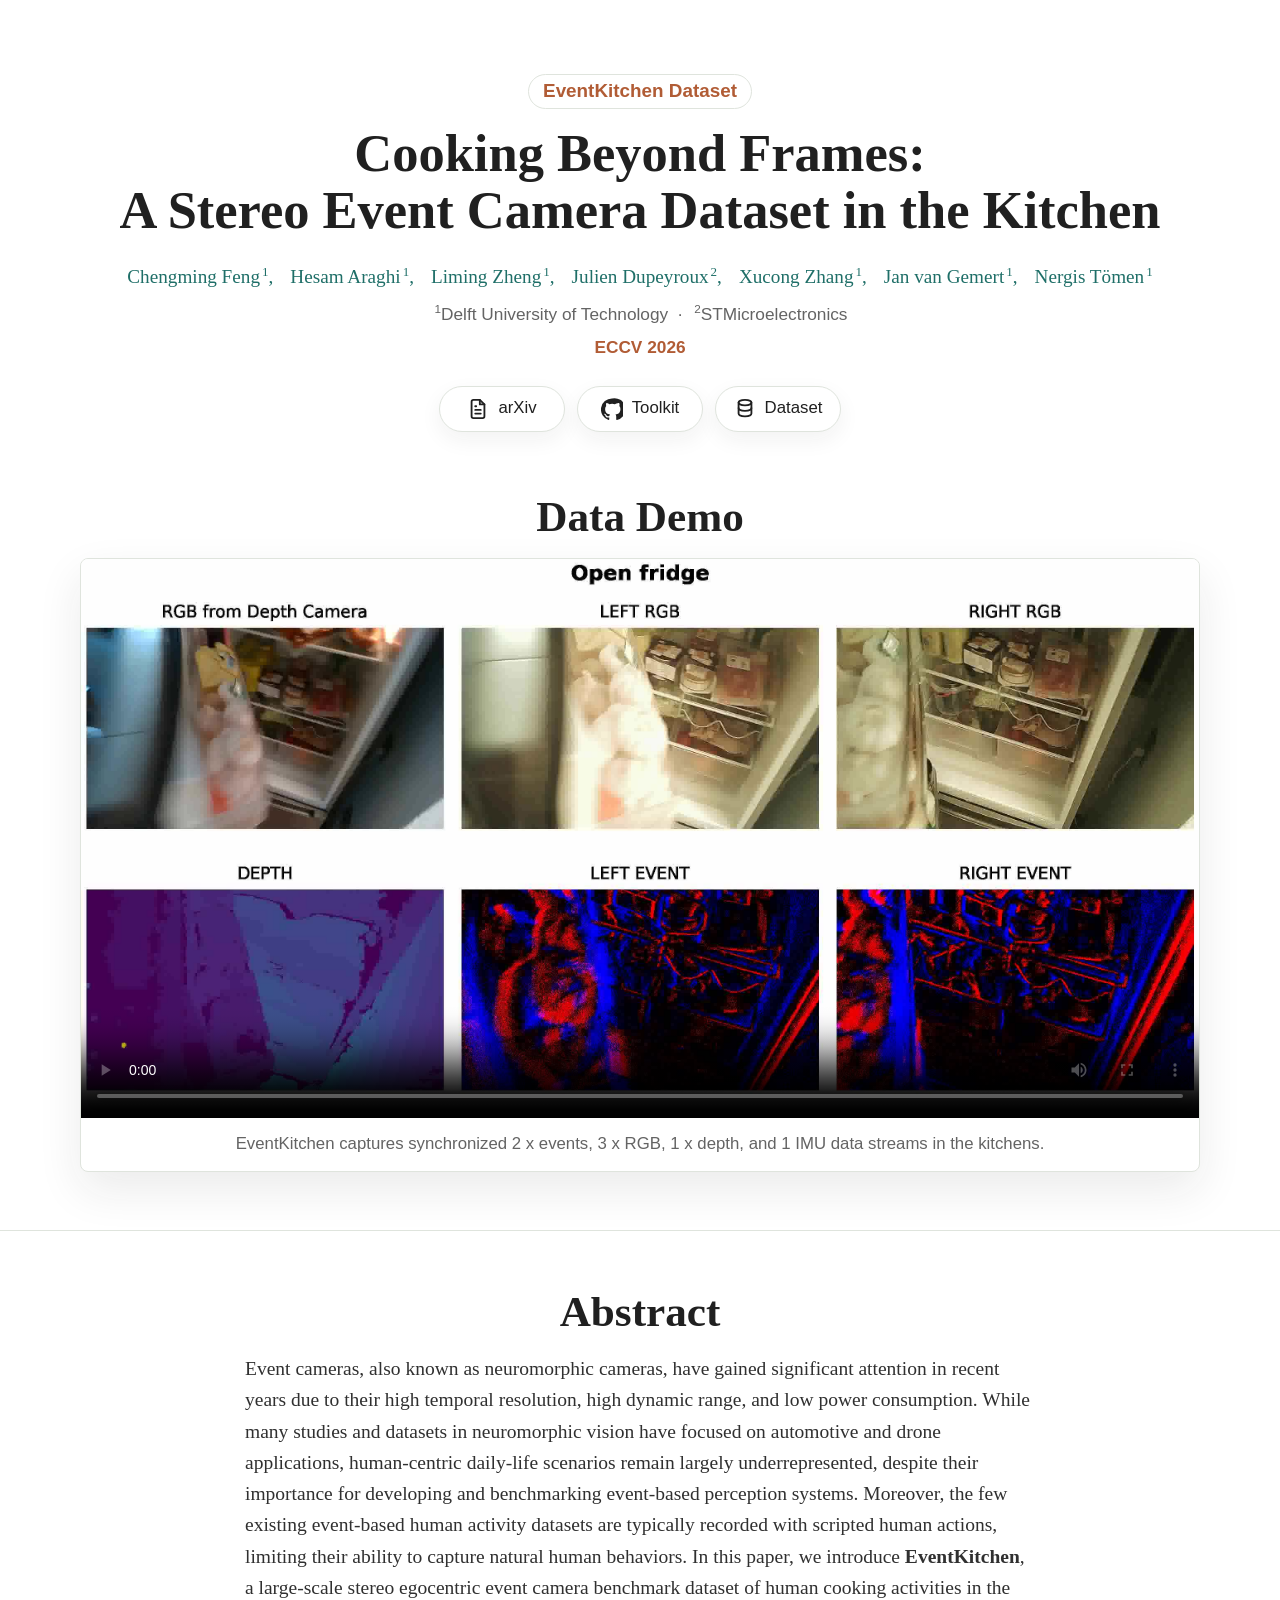
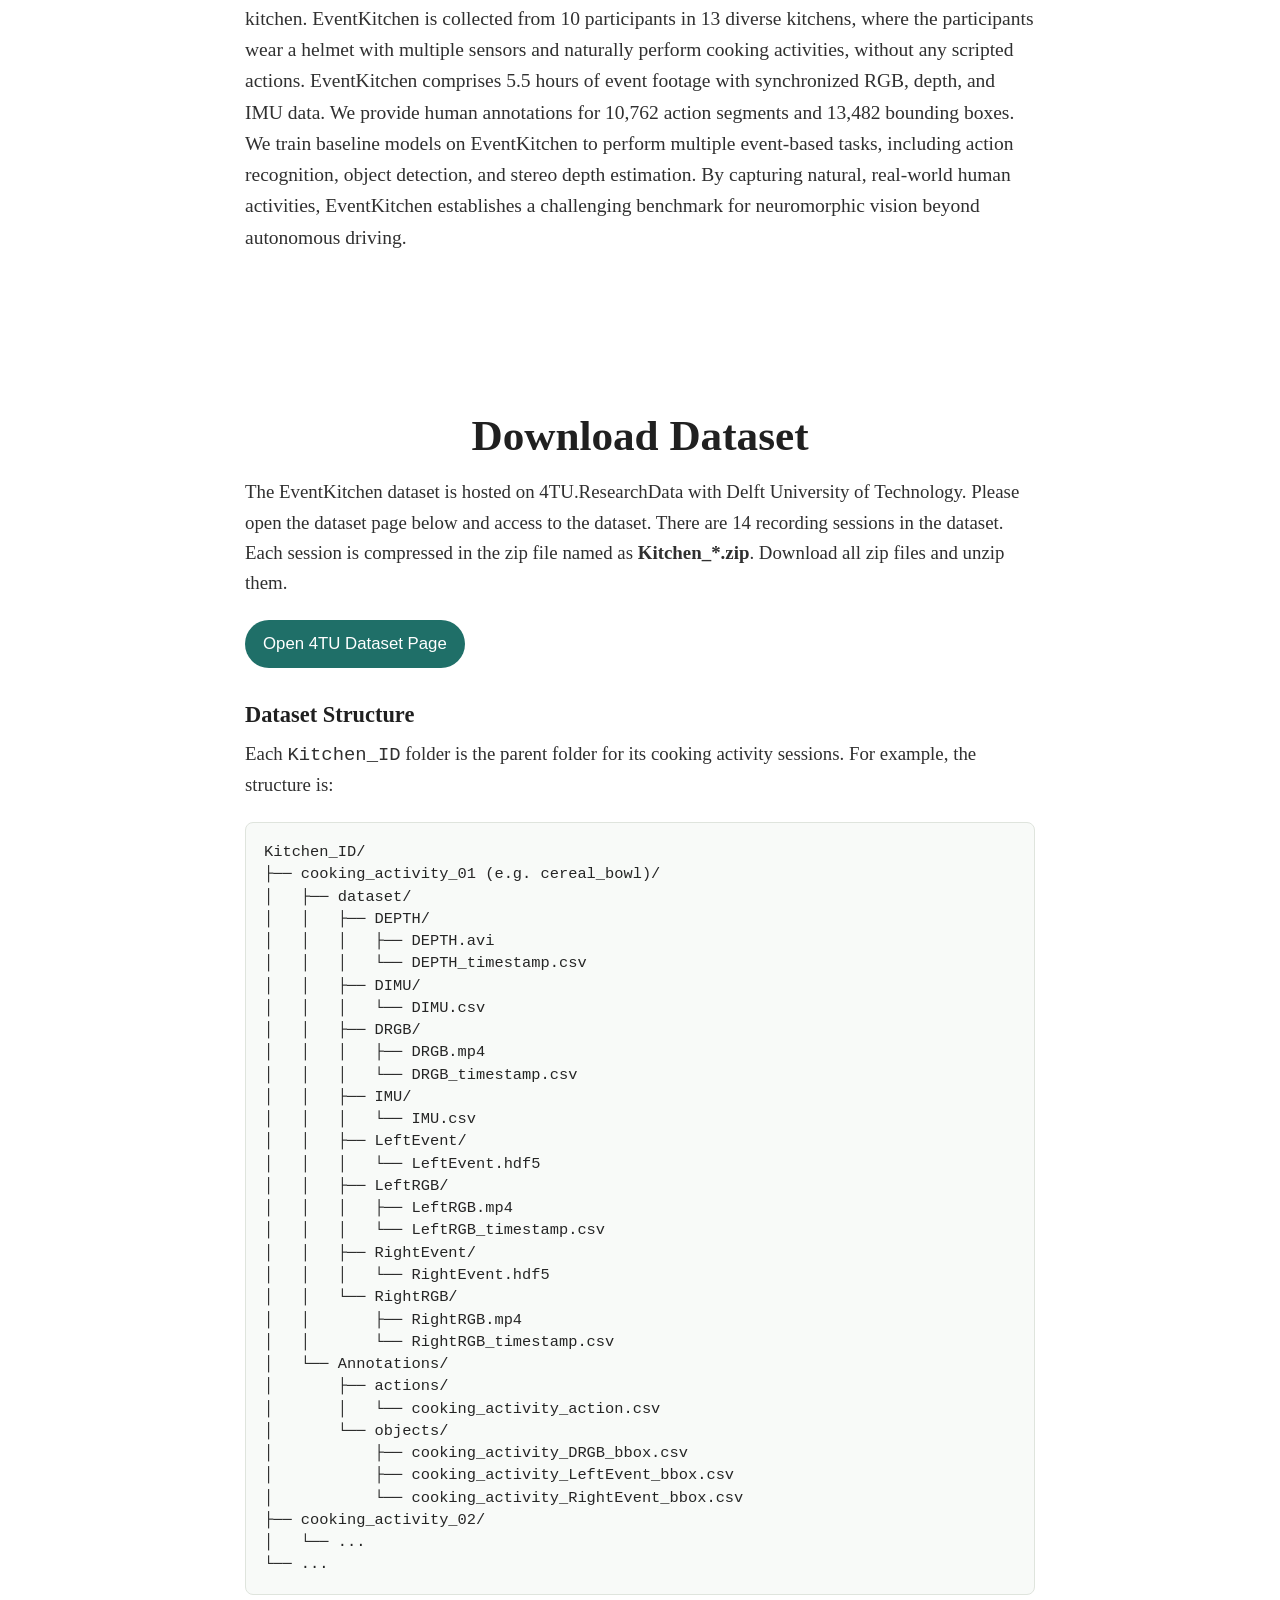
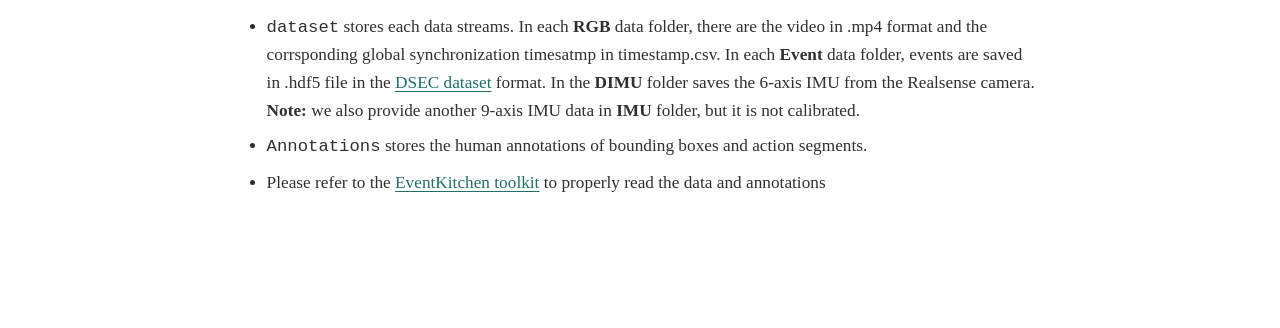
==== index.html @ 874bbd11 "Update EventKitchen project page" ====
<!doctype html>
<html lang="en">
  <head>
    <meta charset="utf-8">
    <meta name="viewport" content="width=device-width, initial-scale=1">
    <meta
      name="description"
      content="EventKitchen project page."
    >
    <meta property="og:title" content="EventKitchen">
    <meta property="og:description" content="Project page for EventKitchen.">
    <meta property="og:image" content="assets/images/teaser.jpg">
    <meta property="og:type" content="website">
    <title>EventKitchen</title>
    <link rel="stylesheet" href="assets/css/styles.css">
  </head>
  <body>
    <main>
      <section class="paper-header">
        <div class="container">
          <p class="dataset-name">EventKitchen Dataset</p>
          <h1>
            <span>Cooking Beyond Frames:</span>
            <span>A Stereo Event Camera Dataset in the Kitchen</span>
          </h1>
          <!-- <p class="tagline">
            A multimodal kitchen dataset with synchronized RGB, depth, stereo RGB,
            and stereo event streams for fine-grained activity understanding.
          </p> -->

          <div class="authors" aria-label="Authors">
            <a href="https://www.tudelft.nl/ewi/over-de-faculteit/afdelingen/intelligent-systems/pattern-recognition-bioinformatics/computer-vision-lab/people/chengming-feng" target="_blank" rel="noopener">Chengming Feng<sup>1</sup>,</a>
            <a href="https://www.tudelft.nl/en/ewi/over-de-faculteit/afdelingen/intelligent-systems/pattern-recognition-bioinformatics/computer-vision-lab/people/hesam-araghi" target="_blank" rel="noopener">Hesam Araghi<sup>1</sup>,</a>
            <a href="#">Liming Zheng<sup>1</sup>,</a>
            <a href="#">Julien Dupeyroux<sup>2</sup>,</a>
            <a href="#">Xucong Zhang<sup>1</sup>,</a>
            <a href="#">Jan van Gemert<sup>1</sup>,</a>
            <a href="#">Nergis Tömen<sup>1</sup></a>
          </div>

          <p class="affiliation">
            <sup>1</sup>Delft University of Technology &nbsp;&middot;&nbsp; <sup>2</sup>STMicroelectronics
          </p>
          <p class="venue">ECCV 2026</p>

          <nav class="resource-links" aria-label="Project resources">
            <a class="resource-link" href="#" aria-label="Open arXiv paper">
              <svg class="resource-icon" viewBox="0 0 24 24" aria-hidden="true">
                <path d="M14 2H7a2 2 0 0 0-2 2v16a2 2 0 0 0 2 2h10a2 2 0 0 0 2-2V7z"></path>
                <path d="M14 2v5h5"></path>
                <path d="M9 13h6"></path>
                <path d="M9 17h6"></path>
                <path d="M9 9h1"></path>
              </svg>
              <span>arXiv</span>
            </a>
            <a
              class="resource-link"
              href="https://github.com/ChengmingF/EventKitchen_toolkit"
              target="_blank"
              rel="noopener"
              aria-label="Open EventKitchen toolkit repository"
            >
              <svg class="resource-icon github-icon" viewBox="0 0 24 24" aria-hidden="true">
                <path d="M12 .5A12 12 0 0 0 8.2 23.9c.6.1.8-.3.8-.6v-2.1c-3.3.7-4-1.4-4-1.4-.5-1.3-1.3-1.7-1.3-1.7-1.1-.8.1-.8.1-.8 1.2.1 1.8 1.2 1.8 1.2 1.1 1.8 2.8 1.3 3.5 1 .1-.8.4-1.3.8-1.6-2.6-.3-5.4-1.3-5.4-5.9 0-1.3.5-2.4 1.2-3.2-.1-.3-.5-1.6.1-3.2 0 0 1-.3 3.3 1.2a11.3 11.3 0 0 1 6 0C18.9 5.3 19.9 5.6 19.9 5.6c.6 1.6.2 2.9.1 3.2.8.8 1.2 1.9 1.2 3.2 0 4.6-2.8 5.6-5.4 5.9.4.4.8 1.1.8 2.2v3.2c0 .3.2.7.8.6A12 12 0 0 0 12 .5Z"></path>
              </svg>
              <span>Toolkit</span>
            </a>
            <a
              class="resource-link"
              href="https://data.4tu.nl/private_datasets/MbfvQXJo094EabkxpQuWvgqg89V-5cIFrYOpUZYlv18"
              target="_blank"
              rel="noopener"
              aria-label="Open dataset"
            >
              <svg class="resource-icon" viewBox="0 0 24 24" aria-hidden="true">
                <ellipse cx="12" cy="5" rx="7" ry="3"></ellipse>
                <path d="M5 5v6c0 1.7 3.1 3 7 3s7-1.3 7-3V5"></path>
                <path d="M5 11v6c0 1.7 3.1 3 7 3s7-1.3 7-3v-6"></path>
              </svg>
              <span>Dataset</span>
            </a>
          </nav>
        </div>
      </section>

      <section class="demo-section" aria-labelledby="demo-title">
        <div class="container">
          <h2 id="demo-title">Data Demo</h2>
          <figure class="demo">
            <video
              src="assets/video/teaser.mp4"
              poster="assets/images/teaser.jpg"
              controls
              playsinline
            ></video>
            <figcaption>
              EventKitchen captures synchronized 2 x events, 3 x RGB, 1 x depth, and 1 IMU
              data streams in the kitchens.
            </figcaption>
          </figure>
        </div>
      </section>

      <section class="abstract-section" aria-labelledby="abstract-title">
        <div class="container narrow">
          <h2 id="abstract-title">Abstract</h2>
          <p>
            Event cameras, also known as neuromorphic cameras, have gained significant attention in recent years due to their high temporal resolution, high dynamic range, and low power consumption. While many studies and datasets in neuromorphic vision have focused on automotive and drone applications, human-centric daily-life scenarios remain largely underrepresented, despite their importance for developing and benchmarking event-based perception systems. Moreover, the few existing event-based human activity datasets are typically recorded with scripted human actions, limiting their ability to capture natural human behaviors.
            In this paper, we introduce <b>EventKitchen</b>, a large-scale stereo egocentric event camera benchmark dataset of human cooking activities in the kitchen. EventKitchen is collected from 10 participants in 13 diverse kitchens, where the participants wear a helmet with multiple sensors and naturally perform cooking activities, without any scripted actions. EventKitchen comprises 5.5 hours of event footage with synchronized RGB, depth, and IMU data. We provide human annotations for 10,762 action segments and 13,482 bounding boxes. We train baseline models on EventKitchen to perform multiple event-based tasks, including action recognition, object detection, and stereo depth estimation. By capturing natural, real-world human activities, EventKitchen establishes a challenging benchmark for neuromorphic vision beyond autonomous driving.
          </p>
        </div>
      </section>

      <section class="download-section" aria-labelledby="download-title">
        <div class="container narrow">
          <h2 id="download-title">Download Dataset</h2>
          <p>
            The EventKitchen dataset is hosted on 4TU.ResearchData with Delft University of Technology. Please open
            the dataset page below and access to the dataset. There are 14 recording sessions in the dataset. Each session is compressed in the zip file named as <b>Kitchen_*.zip</b>.
              Download all zip files and unzip them.
          </p>
          <a
            class="download-button"
            href="https://data.4tu.nl/private_datasets/MbfvQXJo094EabkxpQuWvgqg89V-5cIFrYOpUZYlv18"
            target="_blank"
            rel="noopener"
          >
            Open 4TU Dataset Page
          </a>
          <div class="dataset-structure">
            <h3>Dataset Structure</h3>
            <p>
              Each <code>Kitchen_ID</code> folder is the parent folder for its
              cooking activity sessions. For example, the structure is:
            </p>
            <pre class="folder-tree"><code>Kitchen_ID/
├── cooking_activity_01 (e.g. cereal_bowl)/
│   ├── dataset/
│   │   ├── DEPTH/
│   │   │   ├── DEPTH.avi
│   │   │   └── DEPTH_timestamp.csv
│   │   ├── DIMU/
│   │   │   └── DIMU.csv
│   │   ├── DRGB/
│   │   │   ├── DRGB.mp4
│   │   │   └── DRGB_timestamp.csv
│   │   ├── IMU/
│   │   │   └── IMU.csv
│   │   ├── LeftEvent/
│   │   │   └── LeftEvent.hdf5
│   │   ├── LeftRGB/
│   │   │   ├── LeftRGB.mp4
│   │   │   └── LeftRGB_timestamp.csv
│   │   ├── RightEvent/
│   │   │   └── RightEvent.hdf5
│   │   └── RightRGB/
│   │       ├── RightRGB.mp4
│   │       └── RightRGB_timestamp.csv
│   └── Annotations/
│       ├── actions/
│       │   └── cooking_activity_action.csv
│       └── objects/
│           ├── cooking_activity_DRGB_bbox.csv
│           ├── cooking_activity_LeftEvent_bbox.csv
│           └── cooking_activity_RightEvent_bbox.csv
├── cooking_activity_02/
│   └── ...
└── ...</code></pre>
            <ul class="structure-notes">
              <li><code>dataset</code> stores each data streams. In each <b>RGB</b> data folder, there are the video in .mp4 format and the corrsponding global synchronization timesatmp
                in timestamp.csv. In each <b>Event</b> data folder, events are saved in .hdf5 file in the <a href="https://dsec.ifi.uzh.ch/data-format/" target="_blank" rel="noopener">DSEC dataset</a> format.
                In the <b>DIMU</b> folder saves the 6-axis IMU from the Realsense camera. <b>Note:</b> we also provide another 9-axis IMU data in <b>IMU</b> folder, but it is not calibrated.</li>
              <li><code>Annotations</code> stores the human annotations of bounding boxes and action segments.</li>
              <li>Please refer to the <a href="https://github.com/ChengmingF/EventKitchen_toolkit/" target="_blank" rel="noopener">EventKitchen toolkit</a> to properly read the data and annotations</li>
            </ul>
          </div>
        </div>
      </section>
    </main>
  </body>
</html>
---- assets/css/styles.css ----
:root {
  --bg: #ffffff;
  --paper: #ffffff;
  --ink: #202020;
  --muted: #646464;
  --line: #dfe4dd;
  --accent: #1f6f68;
  --accent-soft: #e7f1ef;
  --warm: #b15c35;
  --shadow: 0 18px 45px rgba(32, 32, 32, 0.09);
  --max-width: 1120px;
}

* {
  box-sizing: border-box;
}

html {
  scroll-behavior: smooth;
}

body {
  margin: 0;
  background: var(--bg);
  color: var(--ink);
  font-family: Charter, "Bitstream Charter", "Iowan Old Style", Georgia, serif;
  line-height: 1.6;
}

a {
  color: var(--accent);
  text-decoration-thickness: 0.08em;
  text-underline-offset: 0.18em;
}

img,
video,
svg {
  display: block;
  max-width: 100%;
}

.container {
  width: min(var(--max-width), calc(100% - 32px));
  margin: 0 auto;
}

.narrow {
  max-width: 790px;
}

.paper-header {
  padding: 74px 0 38px;
  text-align: center;
}

h1,
h2,
p {
  overflow-wrap: break-word;
}

h1 {
  margin: 0 auto;
  max-width: 1080px;
  font-size: clamp(1.95rem, 4.1vw, 3.65rem);
  font-weight: 800;
  letter-spacing: 0;
  line-height: 1.08;
}

h1 span {
  display: block;
}

.dataset-name {
  display: inline-flex;
  align-items: center;
  justify-content: center;
  margin: 0 0 16px;
  padding: 7px 14px;
  border: 1px solid var(--line);
  border-radius: 999px;
  background: var(--paper);
  color: var(--warm);
  font-family: Avenir Next, Avenir, "Gill Sans", sans-serif;
  font-size: 1.18rem;
  font-weight: 800;
  letter-spacing: 0;
  line-height: 1;
}

.tagline {
  max-width: 780px;
  margin: 18px auto 0;
  color: #363636;
  font-size: clamp(1.35rem, 2vw, 1.72rem);
  line-height: 1.35;
}

.authors {
  display: flex;
  flex-wrap: wrap;
  justify-content: center;
  gap: 7px 17px;
  margin-top: 24px;
  font-size: 1.2rem;
}

.authors a {
  color: var(--accent);
  text-decoration: none;
}

.authors a:hover {
  color: var(--warm);
}

.authors sup,
.affiliation sup {
  margin-left: 2px;
  font-size: 0.68em;
  line-height: 0;
  vertical-align: super;
}

.affiliation,
.venue {
  margin: 10px auto 0;
  color: var(--muted);
  font-family: Avenir Next, Avenir, "Gill Sans", sans-serif;
  font-size: 1.08rem;
  line-height: 1.35;
}

.venue {
  color: var(--warm);
  font-weight: 800;
}

.resource-links {
  display: flex;
  flex-wrap: wrap;
  justify-content: center;
  gap: 12px;
  margin-top: 26px;
}

.resource-link {
  display: inline-flex;
  min-width: 126px;
  min-height: 46px;
  align-items: center;
  justify-content: center;
  gap: 9px;
  padding: 10px 16px;
  border: 1px solid var(--line);
  border-radius: 999px;
  background: var(--paper);
  box-shadow: 0 8px 22px rgba(32, 32, 32, 0.06);
  color: var(--ink);
  font-family: Avenir Next, Avenir, "Gill Sans", sans-serif;
  font-size: 1.05rem;
  font-weight: 400;
  line-height: 1;
  text-decoration: none;
  transition:
    border-color 160ms ease,
    box-shadow 160ms ease,
    transform 160ms ease;
}

.resource-link:hover {
  border-color: rgba(31, 111, 104, 0.55);
  box-shadow: 0 12px 28px rgba(31, 111, 104, 0.13);
  transform: translateY(-1px);
}

.resource-icon {
  width: 22px;
  height: 22px;
  stroke: currentColor;
  stroke-width: 2;
  fill: none;
  stroke-linecap: round;
  stroke-linejoin: round;
}

.github-icon {
  fill: currentColor;
  stroke: none;
}

.demo-section {
  padding: 24px 0 58px;
}

h2 {
  margin: 0 0 18px;
  font-size: clamp(1.8rem, 4vw, 2.7rem);
  font-weight: 800;
  letter-spacing: 0;
  line-height: 1.08;
  text-align: center;
}

h3 {
  margin: 0 0 10px;
  color: var(--ink);
  font-size: 1.4rem;
  letter-spacing: 0;
  line-height: 1.18;
}

.demo {
  overflow: hidden;
  margin: 0;
  border: 1px solid var(--line);
  border-radius: 8px;
  background: var(--paper);
  box-shadow: var(--shadow);
}

.demo video {
  width: 100%;
  aspect-ratio: 2 / 1;
  background: #111;
  object-fit: cover;
}

.demo figcaption {
  padding: 14px 18px;
  color: var(--muted);
  font-family: Avenir Next, Avenir, "Gill Sans", sans-serif;
  font-size: 1.05rem;
  line-height: 1.45;
  text-align: center;
}

.abstract-section {
  padding: 58px 0 84px;
  border-top: 1px solid var(--line);
  background: #ffffff;
}

.abstract-section p {
  margin: 0 0 18px;
  color: #303030;
  font-size: 1.22rem;
}

.download-section {
  padding: 58px 0 90px;
  background: #ffffff;
}

.download-section p,
.download-steps {
  color: #303030;
  font-size: 1.18rem;
}

.download-section p {
  margin: 0 0 22px;
}

.download-button {
  display: inline-flex;
  min-height: 48px;
  align-items: center;
  justify-content: center;
  margin-bottom: 24px;
  padding: 11px 18px;
  border-radius: 999px;
  background: var(--accent);
  color: #ffffff;
  font-family: Avenir Next, Avenir, "Gill Sans", sans-serif;
  font-size: 1.05rem;
  font-weight: 400;
  line-height: 1;
  text-decoration: none;
}

.download-button:hover {
  background: #175c56;
}

.download-steps {
  margin: 0;
  padding-left: 1.35em;
}

.download-steps li {
  margin-bottom: 8px;
  padding-left: 4px;
}

.dataset-structure {
  margin-top: 10px;
}

.folder-tree {
  overflow-x: auto;
  margin: 18px 0;
  padding: 18px;
  border: 1px solid var(--line);
  border-radius: 8px;
  background: #f8faf8;
  color: #252525;
  font-size: 0.96rem;
  line-height: 1.45;
}

.folder-tree code,
.dataset-structure code {
  font-family: "SFMono-Regular", Consolas, "Liberation Mono", monospace;
}

.structure-notes {
  margin: 0;
  padding-left: 1.25em;
  color: #303030;
  font-size: 1.08rem;
}

.structure-notes li {
  margin-bottom: 8px;
}

@media (max-width: 620px) {
  .paper-header {
    padding-top: 50px;
  }

  .resource-links {
    align-items: stretch;
    flex-direction: column;
  }

  .resource-link {
    width: 100%;
  }

  .demo-section,
  .abstract-section,
  .download-section {
    padding-block: 44px;
  }

  .demo figcaption {
    text-align: left;
  }
}
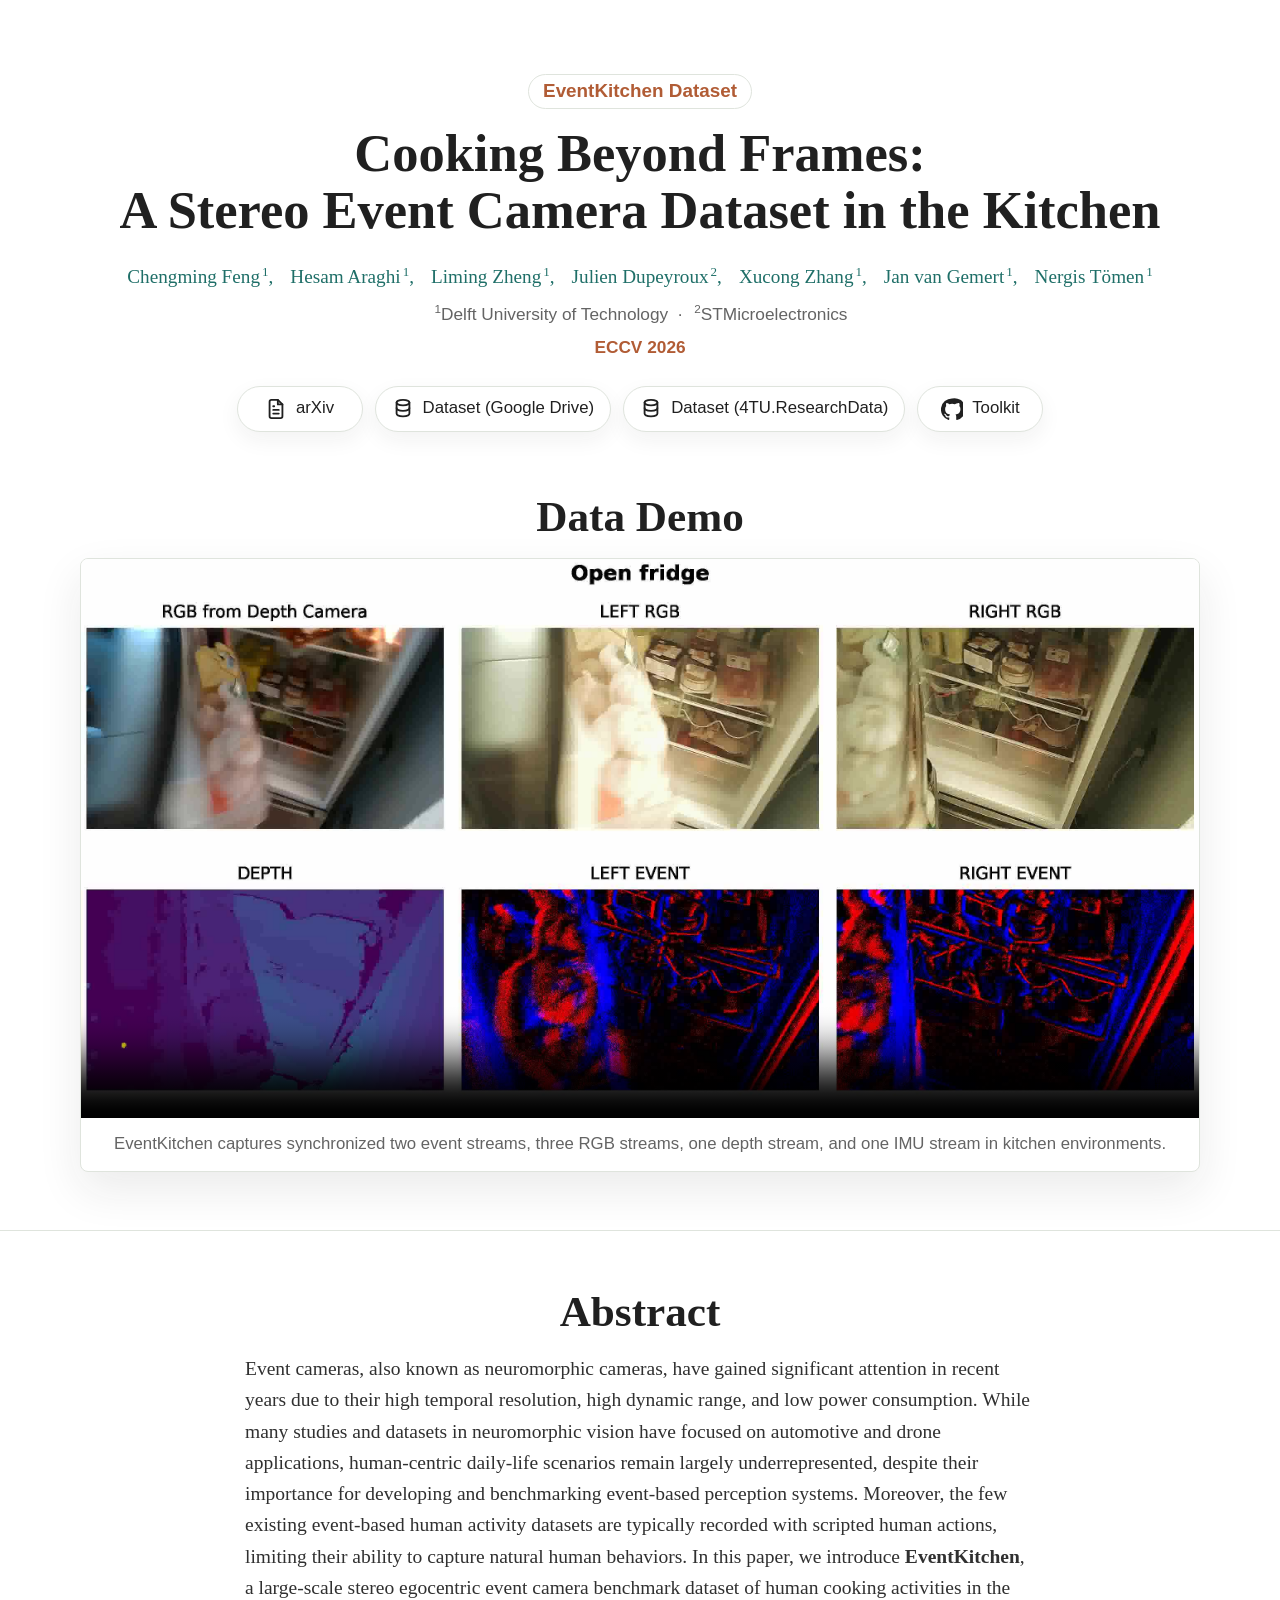
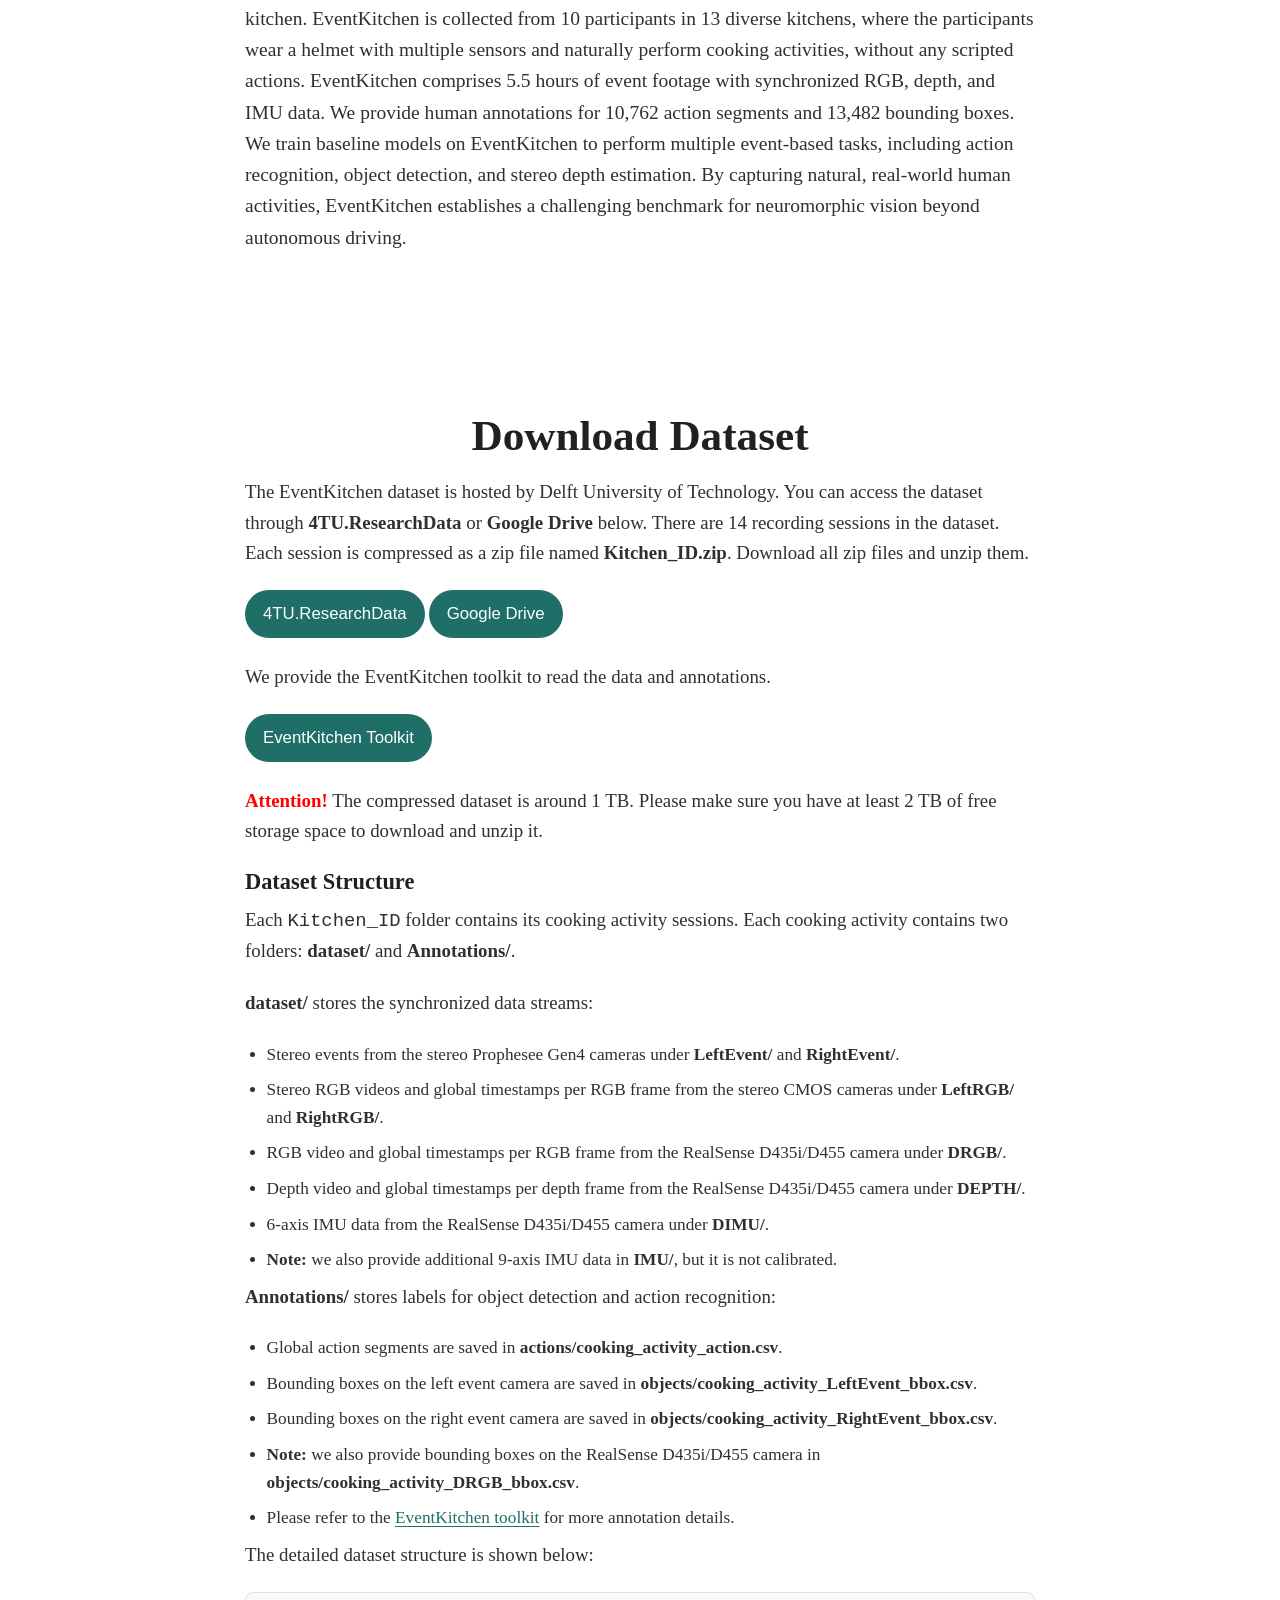
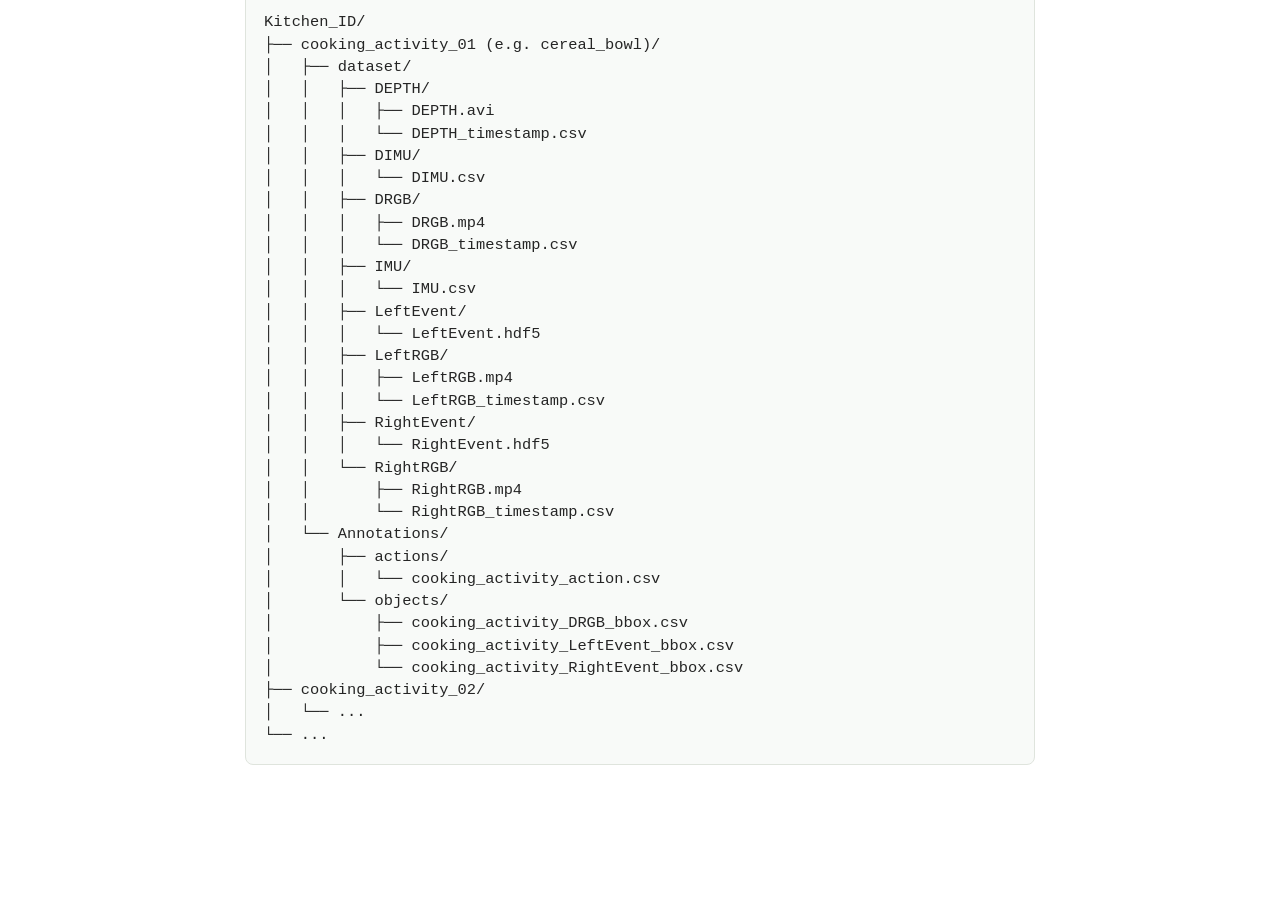
==== commit 7402b189: "Update EventKitchen project page" ====
--- a/index.html
+++ b/index.html
@@ -56,15 +56,17 @@
             </a>
             <a
               class="resource-link"
-              href="https://github.com/ChengmingF/EventKitchen_toolkit"
+              href="https://drive.google.com/drive/folders/1ZRUsGjP_UwXDRnBKk8wxO1s19B9xtRUx?usp=sharing"
               target="_blank"
               rel="noopener"
-              aria-label="Open EventKitchen toolkit repository"
+              aria-label="Open dataset"
             >
-              <svg class="resource-icon github-icon" viewBox="0 0 24 24" aria-hidden="true">
-                <path d="M12 .5A12 12 0 0 0 8.2 23.9c.6.1.8-.3.8-.6v-2.1c-3.3.7-4-1.4-4-1.4-.5-1.3-1.3-1.7-1.3-1.7-1.1-.8.1-.8.1-.8 1.2.1 1.8 1.2 1.8 1.2 1.1 1.8 2.8 1.3 3.5 1 .1-.8.4-1.3.8-1.6-2.6-.3-5.4-1.3-5.4-5.9 0-1.3.5-2.4 1.2-3.2-.1-.3-.5-1.6.1-3.2 0 0 1-.3 3.3 1.2a11.3 11.3 0 0 1 6 0C18.9 5.3 19.9 5.6 19.9 5.6c.6 1.6.2 2.9.1 3.2.8.8 1.2 1.9 1.2 3.2 0 4.6-2.8 5.6-5.4 5.9.4.4.8 1.1.8 2.2v3.2c0 .3.2.7.8.6A12 12 0 0 0 12 .5Z"></path>
-              </svg>
-              <span>Toolkit</span>
+              <svg class="resource-icon" viewBox="0 0 24 24" aria-hidden="true">
+                <ellipse cx="12" cy="5" rx="7" ry="3"></ellipse>
+                <path d="M5 5v6c0 1.7 3.1 3 7 3s7-1.3 7-3V5"></path>
+                <path d="M5 11v6c0 1.7 3.1 3 7 3s7-1.3 7-3v-6"></path>
+              </svg>
+              <span>Dataset (Google Drive)</span>
             </a>
             <a
               class="resource-link"
@@ -78,7 +80,19 @@
                 <path d="M5 5v6c0 1.7 3.1 3 7 3s7-1.3 7-3V5"></path>
                 <path d="M5 11v6c0 1.7 3.1 3 7 3s7-1.3 7-3v-6"></path>
               </svg>
-              <span>Dataset</span>
+              <span>Dataset (4TU.ResearchData)</span>
+            </a>
+            <a
+              class="resource-link"
+              href="https://github.com/ChengmingF/EventKitchen_toolkit"
+              target="_blank"
+              rel="noopener"
+              aria-label="Open EventKitchen toolkit repository"
+            >
+              <svg class="resource-icon github-icon" viewBox="0 0 24 24" aria-hidden="true">
+                <path d="M12 .5A12 12 0 0 0 8.2 23.9c.6.1.8-.3.8-.6v-2.1c-3.3.7-4-1.4-4-1.4-.5-1.3-1.3-1.7-1.3-1.7-1.1-.8.1-.8.1-.8 1.2.1 1.8 1.2 1.8 1.2 1.1 1.8 2.8 1.3 3.5 1 .1-.8.4-1.3.8-1.6-2.6-.3-5.4-1.3-5.4-5.9 0-1.3.5-2.4 1.2-3.2-.1-.3-.5-1.6.1-3.2 0 0 1-.3 3.3 1.2a11.3 11.3 0 0 1 6 0C18.9 5.3 19.9 5.6 19.9 5.6c.6 1.6.2 2.9.1 3.2.8.8 1.2 1.9 1.2 3.2 0 4.6-2.8 5.6-5.4 5.9.4.4.8 1.1.8 2.2v3.2c0 .3.2.7.8.6A12 12 0 0 0 12 .5Z"></path>
+              </svg>
+              <span>Toolkit</span>
             </a>
           </nav>
         </div>
@@ -95,8 +109,8 @@
               playsinline
             ></video>
             <figcaption>
-              EventKitchen captures synchronized 2 x events, 3 x RGB, 1 x depth, and 1 IMU
-              data streams in the kitchens.
+              EventKitchen captures synchronized two event streams, three RGB streams,
+              one depth stream, and one IMU stream in kitchen environments.
             </figcaption>
           </figure>
         </div>
@@ -116,9 +130,9 @@
         <div class="container narrow">
           <h2 id="download-title">Download Dataset</h2>
           <p>
-            The EventKitchen dataset is hosted on 4TU.ResearchData with Delft University of Technology. Please open
-            the dataset page below and access to the dataset. There are 14 recording sessions in the dataset. Each session is compressed in the zip file named as <b>Kitchen_*.zip</b>.
-              Download all zip files and unzip them.
+            The EventKitchen dataset is hosted by Delft University of Technology. You can access the dataset through <b>4TU.ResearchData</b> or <b>Google Drive</b> below.
+            There are 14 recording sessions in the dataset. Each session is compressed as a zip file named <b>Kitchen_ID.zip</b>.
+            Download all zip files and unzip them.
           </p>
           <a
             class="download-button"
@@ -126,14 +140,57 @@
             target="_blank"
             rel="noopener"
           >
-            Open 4TU Dataset Page
+            4TU.ResearchData
           </a>
+          <a
+            class="download-button"
+            href="https://drive.google.com/drive/folders/1ZRUsGjP_UwXDRnBKk8wxO1s19B9xtRUx?usp=sharing"
+            target="_blank"
+            rel="noopener"
+          >
+            Google Drive
+          </a>
+          <p>We provide the EventKitchen toolkit to read the data and annotations.</p>
+          <a
+            class="download-button"
+            href="https://github.com/ChengmingF/EventKitchen_toolkit/"
+            target="_blank"
+            rel="noopener"
+          >
+            EventKitchen Toolkit
+          </a>
+          <p>
+            <b><span style="color: red;">Attention!</span></b> The compressed dataset is around 1 TB. Please make sure you have at least 2 TB of free storage space to download and unzip it.
+          </p>
           <div class="dataset-structure">
             <h3>Dataset Structure</h3>
             <p>
-              Each <code>Kitchen_ID</code> folder is the parent folder for its
-              cooking activity sessions. For example, the structure is:
+              Each <code>Kitchen_ID</code> folder contains its cooking activity
+              sessions. Each cooking activity contains two folders:
+              <b>dataset/</b> and <b>Annotations/</b>.
             </p>
+            <p>
+              <b>dataset/</b> stores the synchronized data streams:
+            </p>
+            <ul class="structure-notes">
+              <li>Stereo events from the stereo Prophesee Gen4 cameras under <b>LeftEvent/</b> and <b>RightEvent/</b>.</li>
+              <li>Stereo RGB videos and global timestamps per RGB frame from the stereo CMOS cameras under <b>LeftRGB/</b> and <b>RightRGB/</b>.</li>
+              <li>RGB video and global timestamps per RGB frame from the RealSense D435i/D455 camera under <b>DRGB/</b>.</li>
+              <li>Depth video and global timestamps per depth frame from the RealSense D435i/D455 camera under <b>DEPTH/</b>.</li>
+              <li>6-axis IMU data from the RealSense D435i/D455 camera under <b>DIMU/</b>.</li>
+              <li><b>Note:</b> we also provide additional 9-axis IMU data in <b>IMU/</b>, but it is not calibrated.</li>
+            </ul>
+            <p>
+              <b>Annotations/</b> stores labels for object detection and action recognition:
+            </p>
+            <ul class="structure-notes">
+              <li>Global action segments are saved in <b>actions/cooking_activity_action.csv</b>.</li>
+              <li>Bounding boxes on the left event camera are saved in <b>objects/cooking_activity_LeftEvent_bbox.csv</b>.</li>
+              <li>Bounding boxes on the right event camera are saved in <b>objects/cooking_activity_RightEvent_bbox.csv</b>.</li>
+              <li><b>Note:</b> we also provide bounding boxes on the RealSense D435i/D455 camera in <b>objects/cooking_activity_DRGB_bbox.csv</b>.</li>
+              <li>Please refer to the <a href="https://github.com/ChengmingF/EventKitchen_toolkit/" target="_blank" rel="noopener">EventKitchen toolkit</a> for more annotation details.</li>
+            </ul>
+            <p>The detailed dataset structure is shown below:</p>
             <pre class="folder-tree"><code>Kitchen_ID/
 ├── cooking_activity_01 (e.g. cereal_bowl)/
 │   ├── dataset/
@@ -167,13 +224,6 @@
 ├── cooking_activity_02/
 │   └── ...
 └── ...</code></pre>
-            <ul class="structure-notes">
-              <li><code>dataset</code> stores each data streams. In each <b>RGB</b> data folder, there are the video in .mp4 format and the corrsponding global synchronization timesatmp
-                in timestamp.csv. In each <b>Event</b> data folder, events are saved in .hdf5 file in the <a href="https://dsec.ifi.uzh.ch/data-format/" target="_blank" rel="noopener">DSEC dataset</a> format.
-                In the <b>DIMU</b> folder saves the 6-axis IMU from the Realsense camera. <b>Note:</b> we also provide another 9-axis IMU data in <b>IMU</b> folder, but it is not calibrated.</li>
-              <li><code>Annotations</code> stores the human annotations of bounding boxes and action segments.</li>
-              <li>Please refer to the <a href="https://github.com/ChengmingF/EventKitchen_toolkit/" target="_blank" rel="noopener">EventKitchen toolkit</a> to properly read the data and annotations</li>
-            </ul>
           </div>
         </div>
       </section>
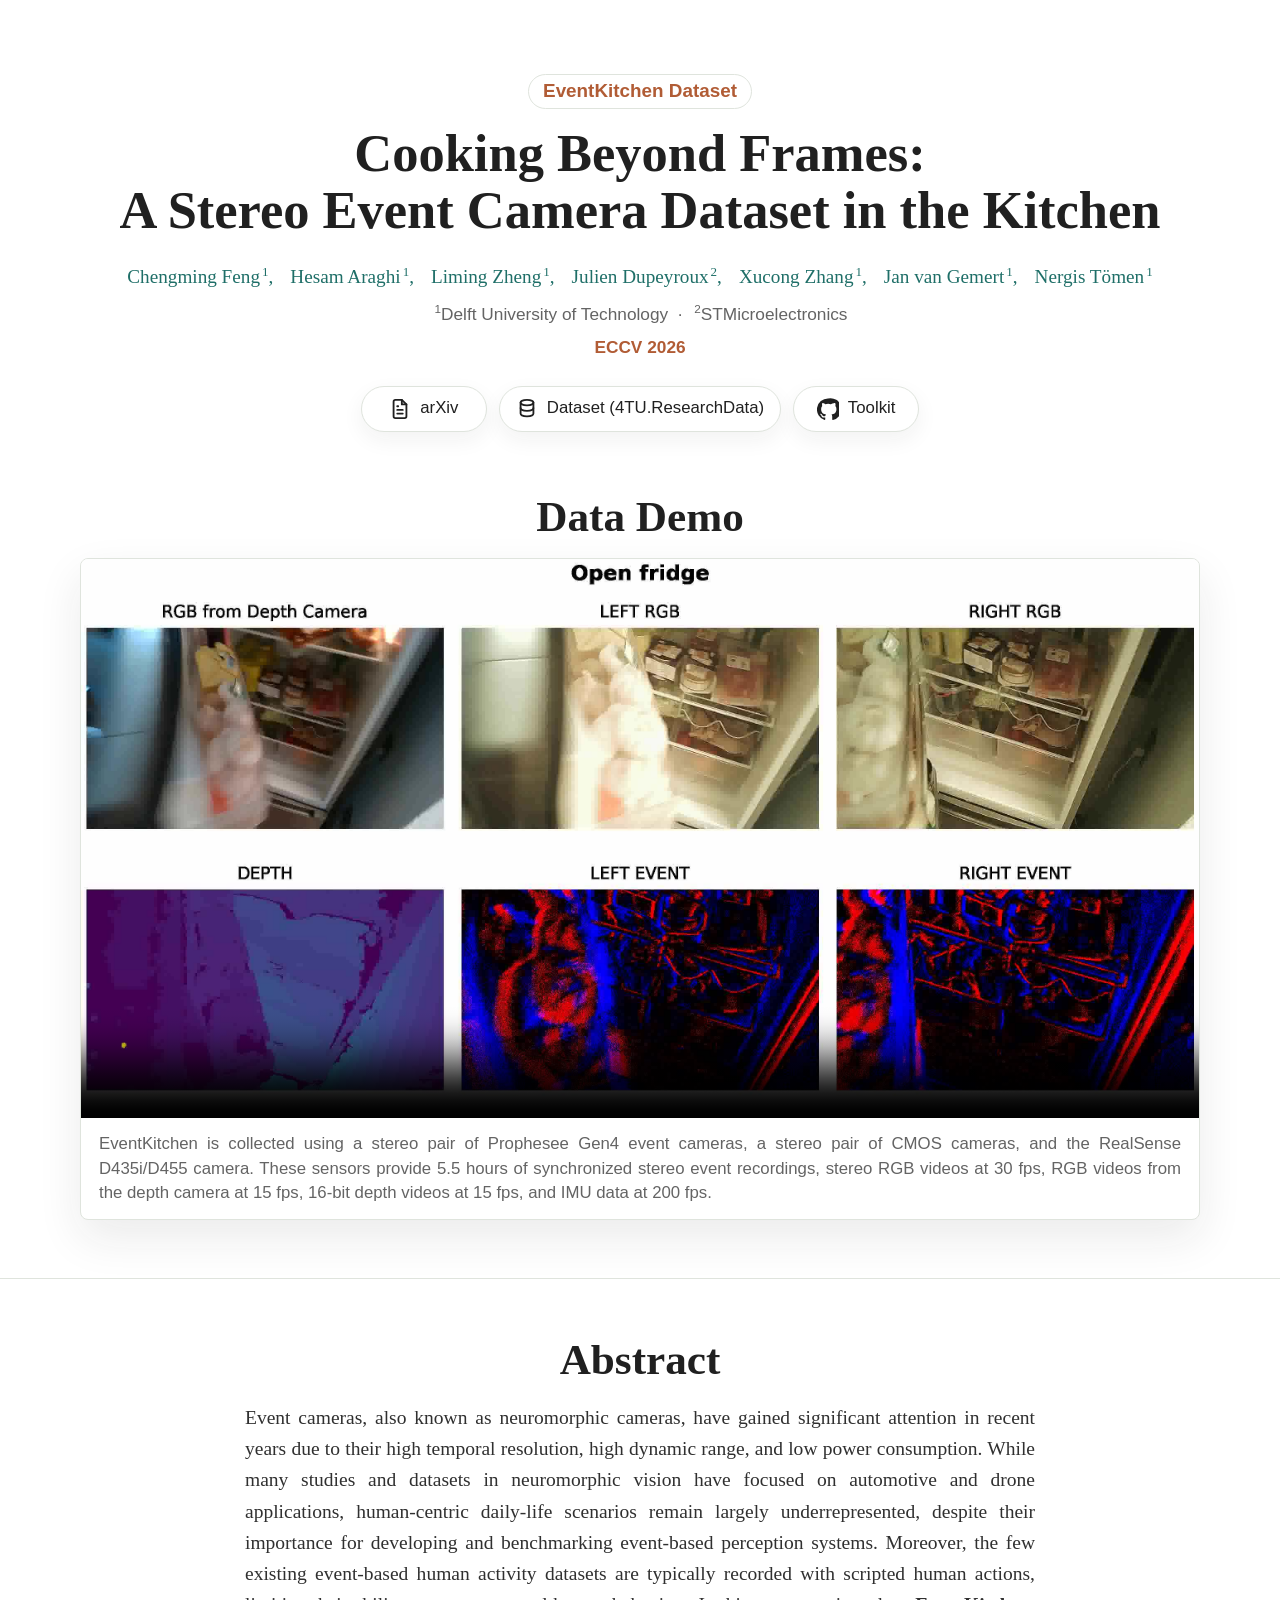
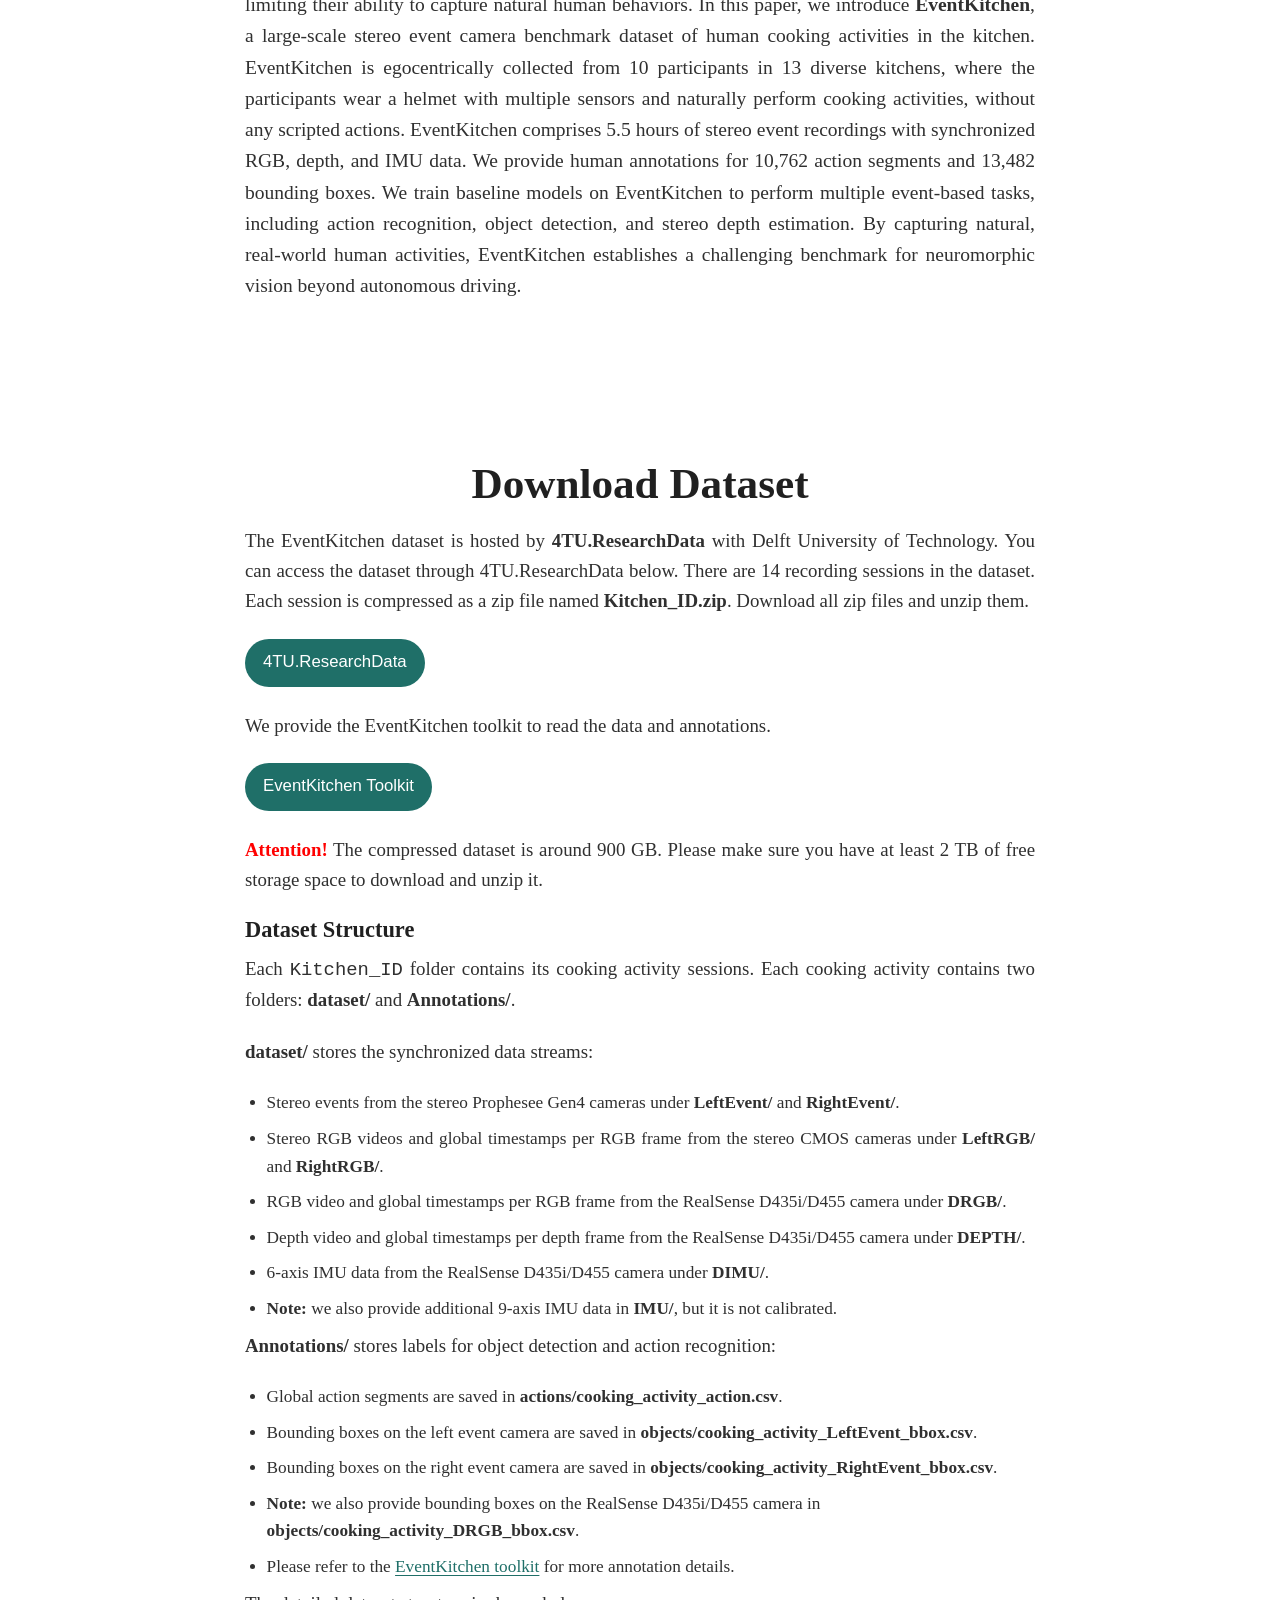
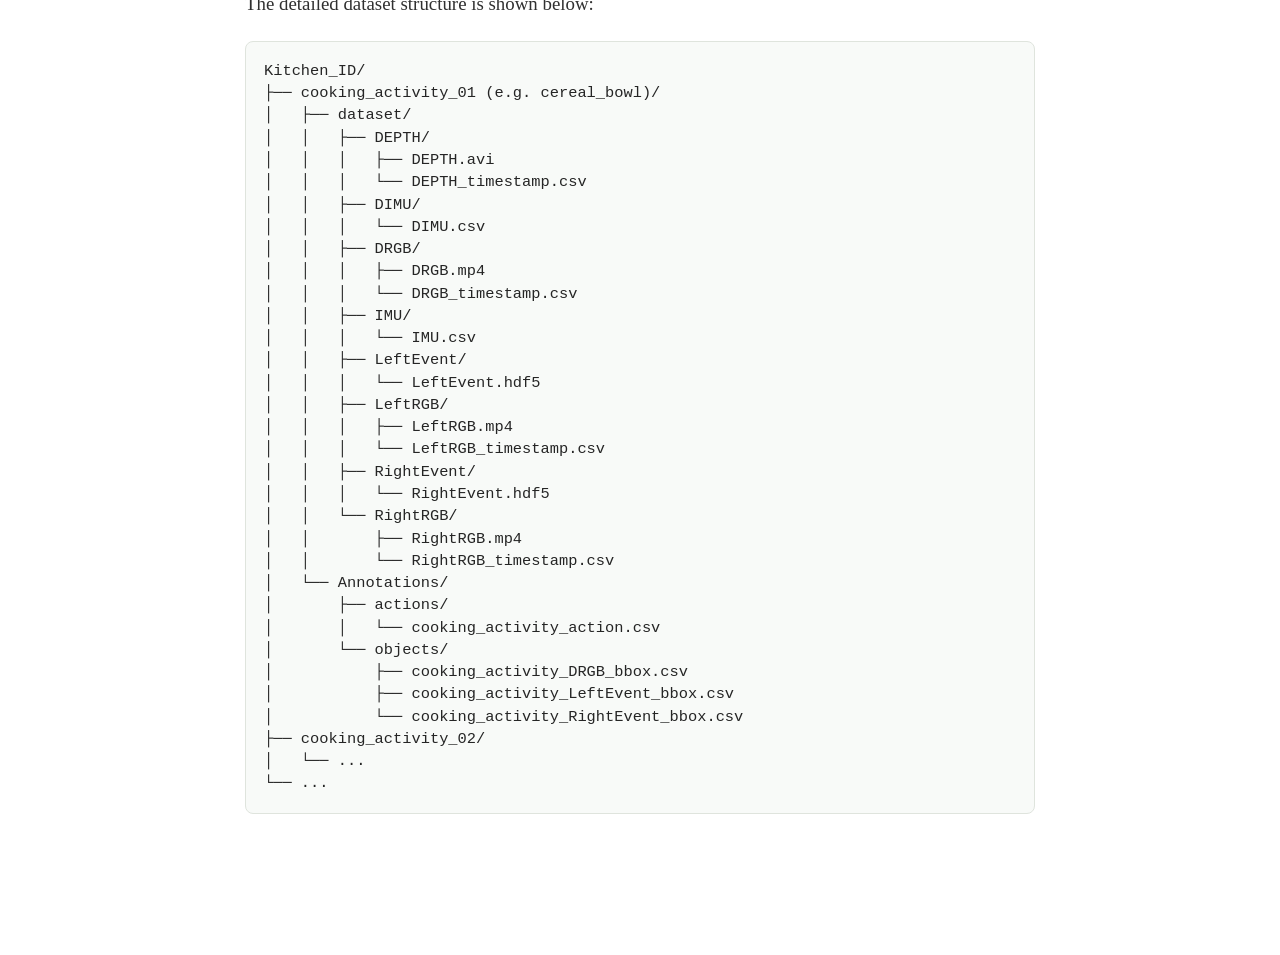
==== commit 9cf0c885: "Update EventKitchen project page" ====
--- a/index.html
+++ b/index.html
@@ -31,11 +31,11 @@
           <div class="authors" aria-label="Authors">
             <a href="https://www.tudelft.nl/ewi/over-de-faculteit/afdelingen/intelligent-systems/pattern-recognition-bioinformatics/computer-vision-lab/people/chengming-feng" target="_blank" rel="noopener">Chengming Feng<sup>1</sup>,</a>
             <a href="https://www.tudelft.nl/en/ewi/over-de-faculteit/afdelingen/intelligent-systems/pattern-recognition-bioinformatics/computer-vision-lab/people/hesam-araghi" target="_blank" rel="noopener">Hesam Araghi<sup>1</sup>,</a>
-            <a href="#">Liming Zheng<sup>1</sup>,</a>
-            <a href="#">Julien Dupeyroux<sup>2</sup>,</a>
-            <a href="#">Xucong Zhang<sup>1</sup>,</a>
-            <a href="#">Jan van Gemert<sup>1</sup>,</a>
-            <a href="#">Nergis Tömen<sup>1</sup></a>
+            <a href="https://www.tudelft.nl/en/staff/l.zheng.1/" target="_blank" rel="noopener">Liming Zheng<sup>1</sup>,</a>
+            <a href="https://scholar.google.com/citations?user=3g2iwZMAAAAJ&hl=fr" target="_blank" rel="noopener">Julien Dupeyroux<sup>2</sup>,</a>
+            <a href="https://www.ccmitss.com/zhang" target="_blank" rel="noopener">Xucong Zhang<sup>1</sup>,</a>
+            <a href="https://jvgemert.github.io/" target="_blank" rel="noopener">Jan van Gemert<sup>1</sup>,</a>
+            <a href="https://www.tudelft.nl/ewi/over-de-faculteit/afdelingen/intelligent-systems/pattern-recognition-bioinformatics/computer-vision-lab/people/nergis-toemen" target="_blank" rel="noopener">Nergis Tömen<sup>1</sup></a>
           </div>
 
           <p class="affiliation">
@@ -56,21 +56,7 @@
             </a>
             <a
               class="resource-link"
-              href="https://drive.google.com/drive/folders/1ZRUsGjP_UwXDRnBKk8wxO1s19B9xtRUx?usp=sharing"
-              target="_blank"
-              rel="noopener"
-              aria-label="Open dataset"
-            >
-              <svg class="resource-icon" viewBox="0 0 24 24" aria-hidden="true">
-                <ellipse cx="12" cy="5" rx="7" ry="3"></ellipse>
-                <path d="M5 5v6c0 1.7 3.1 3 7 3s7-1.3 7-3V5"></path>
-                <path d="M5 11v6c0 1.7 3.1 3 7 3s7-1.3 7-3v-6"></path>
-              </svg>
-              <span>Dataset (Google Drive)</span>
-            </a>
-            <a
-              class="resource-link"
-              href="https://data.4tu.nl/private_datasets/MbfvQXJo094EabkxpQuWvgqg89V-5cIFrYOpUZYlv18"
+              href="https://data.4tu.nl/datasets/583f8a2f-5448-4a9f-84c7-caaca92b1835"
               target="_blank"
               rel="noopener"
               aria-label="Open dataset"
@@ -108,9 +94,8 @@
               controls
               playsinline
             ></video>
-            <figcaption>
-              EventKitchen captures synchronized two event streams, three RGB streams,
-              one depth stream, and one IMU stream in kitchen environments.
+            <figcaption style="text-align: justify;">
+              EventKitchen is collected using a stereo pair of Prophesee Gen4 event cameras, a stereo pair of CMOS cameras, and the RealSense D435i/D455 camera. These sensors provide 5.5 hours of synchronized stereo event recordings, stereo RGB videos at 30 fps, RGB videos from the depth camera at 15 fps, 16-bit depth videos at 15 fps, and IMU data at 200 fps.
             </figcaption>
           </figure>
         </div>
@@ -121,7 +106,7 @@
           <h2 id="abstract-title">Abstract</h2>
           <p>
             Event cameras, also known as neuromorphic cameras, have gained significant attention in recent years due to their high temporal resolution, high dynamic range, and low power consumption. While many studies and datasets in neuromorphic vision have focused on automotive and drone applications, human-centric daily-life scenarios remain largely underrepresented, despite their importance for developing and benchmarking event-based perception systems. Moreover, the few existing event-based human activity datasets are typically recorded with scripted human actions, limiting their ability to capture natural human behaviors.
-            In this paper, we introduce <b>EventKitchen</b>, a large-scale stereo egocentric event camera benchmark dataset of human cooking activities in the kitchen. EventKitchen is collected from 10 participants in 13 diverse kitchens, where the participants wear a helmet with multiple sensors and naturally perform cooking activities, without any scripted actions. EventKitchen comprises 5.5 hours of event footage with synchronized RGB, depth, and IMU data. We provide human annotations for 10,762 action segments and 13,482 bounding boxes. We train baseline models on EventKitchen to perform multiple event-based tasks, including action recognition, object detection, and stereo depth estimation. By capturing natural, real-world human activities, EventKitchen establishes a challenging benchmark for neuromorphic vision beyond autonomous driving.
+            In this paper, we introduce <b>EventKitchen</b>, a large-scale stereo event camera benchmark dataset of human cooking activities in the kitchen. EventKitchen is egocentrically collected from 10 participants in 13 diverse kitchens, where the participants wear a helmet with multiple sensors and naturally perform cooking activities, without any scripted actions. EventKitchen comprises 5.5 hours of stereo event recordings with synchronized RGB, depth, and IMU data. We provide human annotations for 10,762 action segments and 13,482 bounding boxes. We train baseline models on EventKitchen to perform multiple event-based tasks, including action recognition, object detection, and stereo depth estimation. By capturing natural, real-world human activities, EventKitchen establishes a challenging benchmark for neuromorphic vision beyond autonomous driving.
           </p>
         </div>
       </section>
@@ -130,25 +115,17 @@
         <div class="container narrow">
           <h2 id="download-title">Download Dataset</h2>
           <p>
-            The EventKitchen dataset is hosted by Delft University of Technology. You can access the dataset through <b>4TU.ResearchData</b> or <b>Google Drive</b> below.
+            The EventKitchen dataset is hosted by <b>4TU.ResearchData</b> with Delft University of Technology. You can access the dataset through 4TU.ResearchData below.
             There are 14 recording sessions in the dataset. Each session is compressed as a zip file named <b>Kitchen_ID.zip</b>.
             Download all zip files and unzip them.
           </p>
           <a
             class="download-button"
-            href="https://data.4tu.nl/private_datasets/MbfvQXJo094EabkxpQuWvgqg89V-5cIFrYOpUZYlv18"
+            href="https://data.4tu.nl/datasets/583f8a2f-5448-4a9f-84c7-caaca92b1835"
             target="_blank"
             rel="noopener"
           >
             4TU.ResearchData
-          </a>
-          <a
-            class="download-button"
-            href="https://drive.google.com/drive/folders/1ZRUsGjP_UwXDRnBKk8wxO1s19B9xtRUx?usp=sharing"
-            target="_blank"
-            rel="noopener"
-          >
-            Google Drive
           </a>
           <p>We provide the EventKitchen toolkit to read the data and annotations.</p>
           <a
@@ -160,7 +137,7 @@
             EventKitchen Toolkit
           </a>
           <p>
-            <b><span style="color: red;">Attention!</span></b> The compressed dataset is around 1 TB. Please make sure you have at least 2 TB of free storage space to download and unzip it.
+            <b><span style="color: red;">Attention!</span></b> The compressed dataset is around 900 GB. Please make sure you have at least 2 TB of free storage space to download and unzip it.
           </p>
           <div class="dataset-structure">
             <h3>Dataset Structure</h3>
@@ -183,7 +160,7 @@
             <p>
               <b>Annotations/</b> stores labels for object detection and action recognition:
             </p>
-            <ul class="structure-notes">
+            <ul class="structure-notes annotation-notes">
               <li>Global action segments are saved in <b>actions/cooking_activity_action.csv</b>.</li>
               <li>Bounding boxes on the left event camera are saved in <b>objects/cooking_activity_LeftEvent_bbox.csv</b>.</li>
               <li>Bounding boxes on the right event camera are saved in <b>objects/cooking_activity_RightEvent_bbox.csv</b>.</li>
--- a/assets/css/styles.css
+++ b/assets/css/styles.css
@@ -234,7 +234,7 @@
   font-family: Avenir Next, Avenir, "Gill Sans", sans-serif;
   font-size: 1.05rem;
   line-height: 1.45;
-  text-align: center;
+  text-align: justify;
 }
 
 .abstract-section {
@@ -247,6 +247,7 @@
   margin: 0 0 18px;
   color: #303030;
   font-size: 1.22rem;
+  text-align: justify;
 }
 
 .download-section {
@@ -262,6 +263,7 @@
 
 .download-section p {
   margin: 0 0 22px;
+  text-align: justify;
 }
 
 .download-button {
@@ -321,6 +323,7 @@
   padding-left: 1.25em;
   color: #303030;
   font-size: 1.08rem;
+  text-align: justify;
 }
 
 .structure-notes li {
@@ -351,3 +354,21 @@
     text-align: left;
   }
 }
+
+figure.demo figcaption {
+  display: block;
+  width: 100%;
+  text-align: justify;
+}
+
+.abstract-section .container p,
+.download-section .container p,
+.dataset-structure p,
+.structure-notes {
+  text-align: justify;
+  text-justify: inter-word;
+}
+
+.annotation-notes {
+  text-align: left;
+}
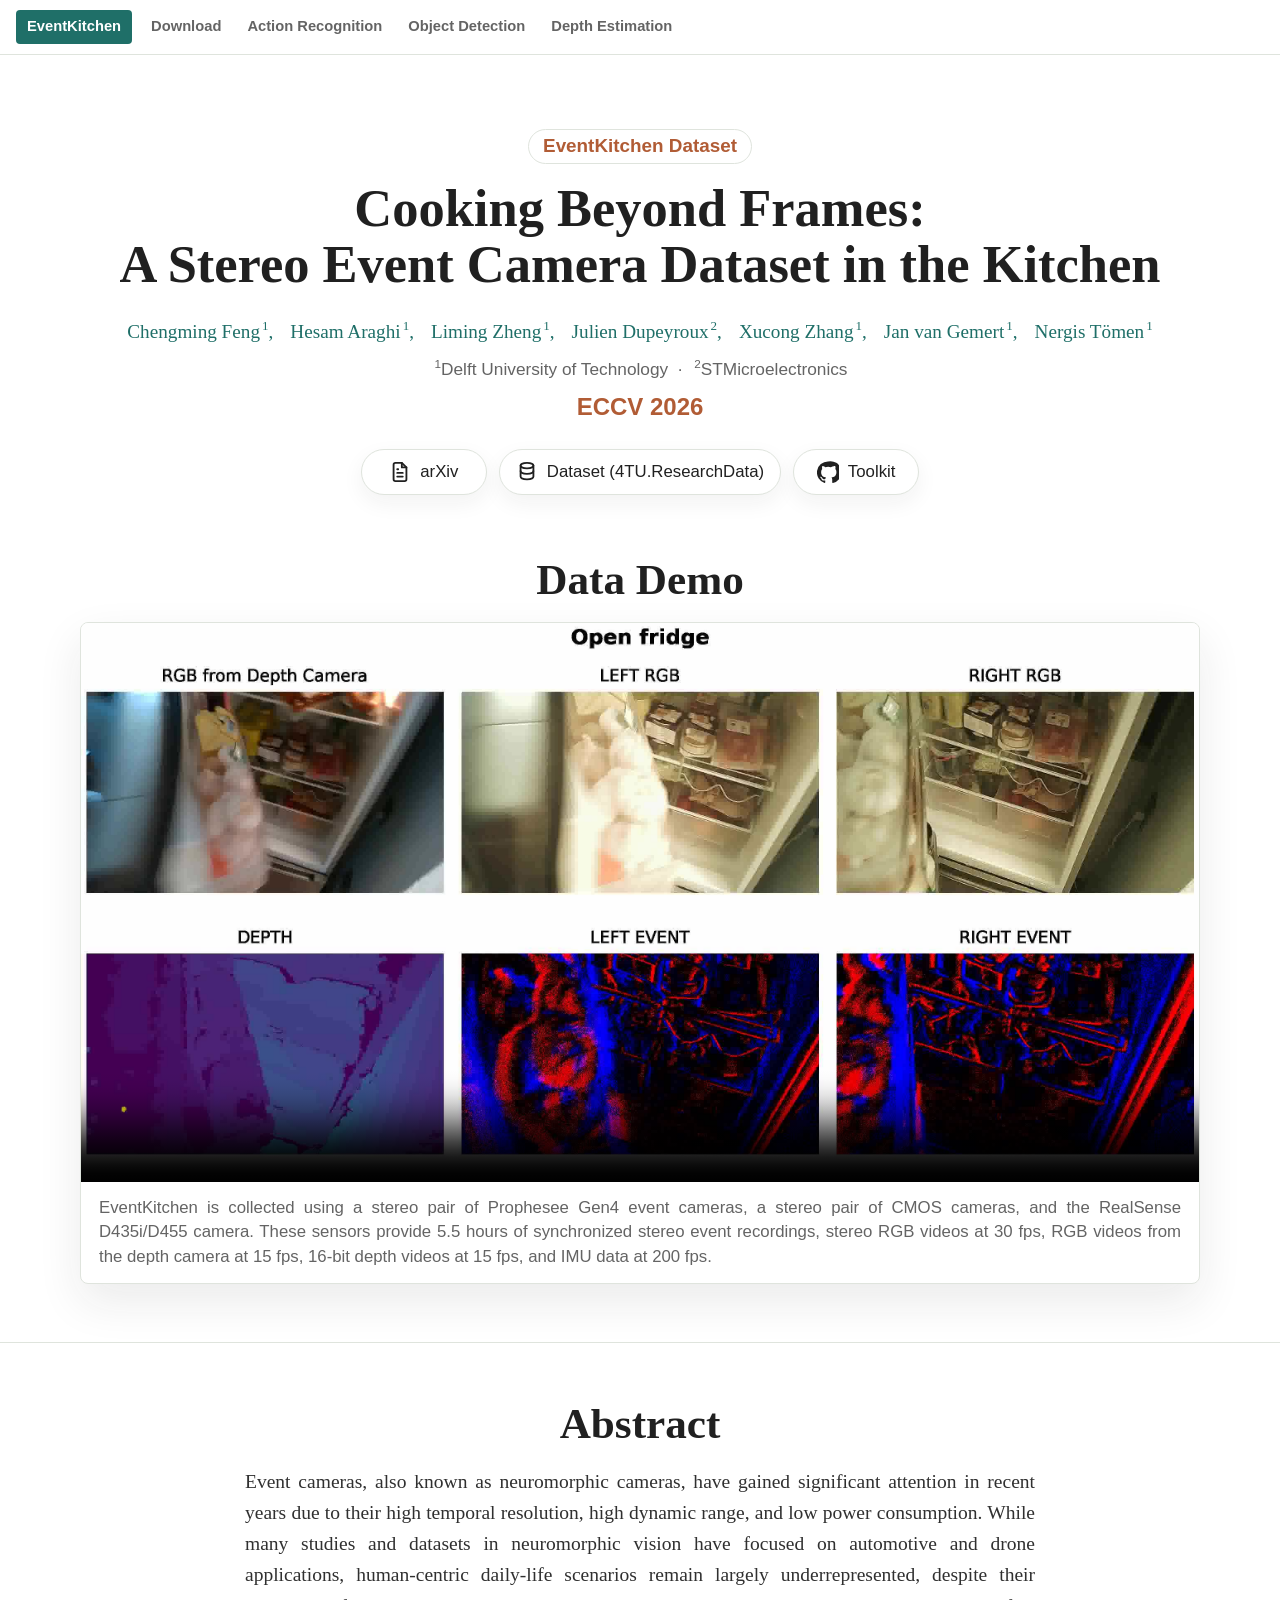
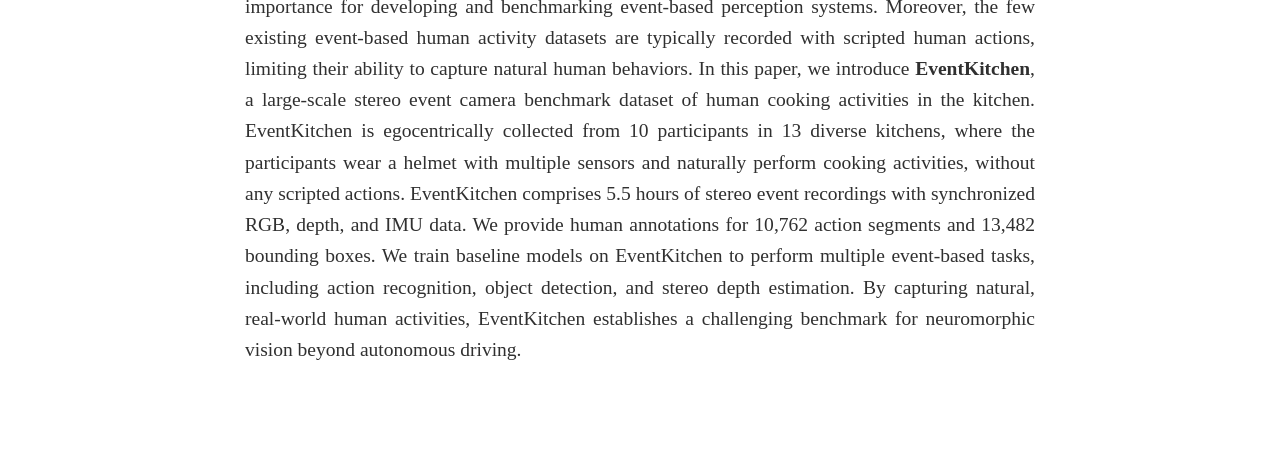
==== commit 8acf1f94: "update" ====
--- a/index.html
+++ b/index.html
@@ -12,9 +12,18 @@
     <meta property="og:image" content="assets/images/teaser.jpg">
     <meta property="og:type" content="website">
     <title>EventKitchen</title>
-    <link rel="stylesheet" href="assets/css/styles.css">
+    <link rel="stylesheet" href="assets/css/styles.css?v=20260727">
   </head>
   <body>
+    <nav class="site-nav" aria-label="Site navigation">
+      <div class="site-nav__inner">
+        <a class="site-nav__link site-nav__link--brand is-active" href="index.html" aria-current="page">EventKitchen</a>
+        <a class="site-nav__link" href="download.html">Download</a>
+        <a class="site-nav__link" href="action-recognition.html">Action Recognition</a>
+        <a class="site-nav__link" href="object-detection.html">Object Detection</a>
+        <a class="site-nav__link" href="depth-estimation.html">Depth Estimation</a>
+      </div>
+    </nav>
     <main>
       <section class="paper-header">
         <div class="container">
@@ -104,106 +113,13 @@
       <section class="abstract-section" aria-labelledby="abstract-title">
         <div class="container narrow">
           <h2 id="abstract-title">Abstract</h2>
-          <p>
+          <p style="text-align: justify;">
             Event cameras, also known as neuromorphic cameras, have gained significant attention in recent years due to their high temporal resolution, high dynamic range, and low power consumption. While many studies and datasets in neuromorphic vision have focused on automotive and drone applications, human-centric daily-life scenarios remain largely underrepresented, despite their importance for developing and benchmarking event-based perception systems. Moreover, the few existing event-based human activity datasets are typically recorded with scripted human actions, limiting their ability to capture natural human behaviors.
             In this paper, we introduce <b>EventKitchen</b>, a large-scale stereo event camera benchmark dataset of human cooking activities in the kitchen. EventKitchen is egocentrically collected from 10 participants in 13 diverse kitchens, where the participants wear a helmet with multiple sensors and naturally perform cooking activities, without any scripted actions. EventKitchen comprises 5.5 hours of stereo event recordings with synchronized RGB, depth, and IMU data. We provide human annotations for 10,762 action segments and 13,482 bounding boxes. We train baseline models on EventKitchen to perform multiple event-based tasks, including action recognition, object detection, and stereo depth estimation. By capturing natural, real-world human activities, EventKitchen establishes a challenging benchmark for neuromorphic vision beyond autonomous driving.
           </p>
         </div>
       </section>
 
-      <section class="download-section" aria-labelledby="download-title">
-        <div class="container narrow">
-          <h2 id="download-title">Download Dataset</h2>
-          <p>
-            The EventKitchen dataset is hosted by <b>4TU.ResearchData</b> with Delft University of Technology. You can access the dataset through 4TU.ResearchData below.
-            There are 14 recording sessions in the dataset. Each session is compressed as a zip file named <b>Kitchen_ID.zip</b>.
-            Download all zip files and unzip them.
-          </p>
-          <a
-            class="download-button"
-            href="https://data.4tu.nl/datasets/583f8a2f-5448-4a9f-84c7-caaca92b1835"
-            target="_blank"
-            rel="noopener"
-          >
-            4TU.ResearchData
-          </a>
-          <p>We provide the EventKitchen toolkit to read the data and annotations.</p>
-          <a
-            class="download-button"
-            href="https://github.com/ChengmingF/EventKitchen_toolkit/"
-            target="_blank"
-            rel="noopener"
-          >
-            EventKitchen Toolkit
-          </a>
-          <p>
-            <b><span style="color: red;">Attention!</span></b> The compressed dataset is around 900 GB. Please make sure you have at least 2 TB of free storage space to download and unzip it.
-          </p>
-          <div class="dataset-structure">
-            <h3>Dataset Structure</h3>
-            <p>
-              Each <code>Kitchen_ID</code> folder contains its cooking activity
-              sessions. Each cooking activity contains two folders:
-              <b>dataset/</b> and <b>Annotations/</b>.
-            </p>
-            <p>
-              <b>dataset/</b> stores the synchronized data streams:
-            </p>
-            <ul class="structure-notes">
-              <li>Stereo events from the stereo Prophesee Gen4 cameras under <b>LeftEvent/</b> and <b>RightEvent/</b>.</li>
-              <li>Stereo RGB videos and global timestamps per RGB frame from the stereo CMOS cameras under <b>LeftRGB/</b> and <b>RightRGB/</b>.</li>
-              <li>RGB video and global timestamps per RGB frame from the RealSense D435i/D455 camera under <b>DRGB/</b>.</li>
-              <li>Depth video and global timestamps per depth frame from the RealSense D435i/D455 camera under <b>DEPTH/</b>.</li>
-              <li>6-axis IMU data from the RealSense D435i/D455 camera under <b>DIMU/</b>.</li>
-              <li><b>Note:</b> we also provide additional 9-axis IMU data in <b>IMU/</b>, but it is not calibrated.</li>
-            </ul>
-            <p>
-              <b>Annotations/</b> stores labels for object detection and action recognition:
-            </p>
-            <ul class="structure-notes annotation-notes">
-              <li>Global action segments are saved in <b>actions/cooking_activity_action.csv</b>.</li>
-              <li>Bounding boxes on the left event camera are saved in <b>objects/cooking_activity_LeftEvent_bbox.csv</b>.</li>
-              <li>Bounding boxes on the right event camera are saved in <b>objects/cooking_activity_RightEvent_bbox.csv</b>.</li>
-              <li><b>Note:</b> we also provide bounding boxes on the RealSense D435i/D455 camera in <b>objects/cooking_activity_DRGB_bbox.csv</b>.</li>
-              <li>Please refer to the <a href="https://github.com/ChengmingF/EventKitchen_toolkit/" target="_blank" rel="noopener">EventKitchen toolkit</a> for more annotation details.</li>
-            </ul>
-            <p>The detailed dataset structure is shown below:</p>
-            <pre class="folder-tree"><code>Kitchen_ID/
-├── cooking_activity_01 (e.g. cereal_bowl)/
-│   ├── dataset/
-│   │   ├── DEPTH/
-│   │   │   ├── DEPTH.avi
-│   │   │   └── DEPTH_timestamp.csv
-│   │   ├── DIMU/
-│   │   │   └── DIMU.csv
-│   │   ├── DRGB/
-│   │   │   ├── DRGB.mp4
-│   │   │   └── DRGB_timestamp.csv
-│   │   ├── IMU/
-│   │   │   └── IMU.csv
-│   │   ├── LeftEvent/
-│   │   │   └── LeftEvent.hdf5
-│   │   ├── LeftRGB/
-│   │   │   ├── LeftRGB.mp4
-│   │   │   └── LeftRGB_timestamp.csv
-│   │   ├── RightEvent/
-│   │   │   └── RightEvent.hdf5
-│   │   └── RightRGB/
-│   │       ├── RightRGB.mp4
-│   │       └── RightRGB_timestamp.csv
-│   └── Annotations/
-│       ├── actions/
-│       │   └── cooking_activity_action.csv
-│       └── objects/
-│           ├── cooking_activity_DRGB_bbox.csv
-│           ├── cooking_activity_LeftEvent_bbox.csv
-│           └── cooking_activity_RightEvent_bbox.csv
-├── cooking_activity_02/
-│   └── ...
-└── ...</code></pre>
-          </div>
-        </div>
-      </section>
     </main>
   </body>
 </html>
--- a/assets/css/styles.css
+++ b/assets/css/styles.css
@@ -27,6 +27,62 @@
   line-height: 1.6;
 }
 
+.site-nav {
+  position: sticky;
+  top: 0;
+  z-index: 100;
+  border-bottom: 1px solid var(--line);
+  background: rgba(255, 255, 255, 0.96);
+  backdrop-filter: blur(12px);
+}
+
+.site-nav__inner {
+  display: flex;
+  width: 100%;
+  align-items: center;
+  gap: 4px;
+  margin: 0;
+  padding: 10px 16px;
+  overflow-x: auto;
+  scrollbar-width: none;
+}
+
+.site-nav__inner::-webkit-scrollbar {
+  display: none;
+}
+
+.site-nav__link {
+  flex: 0 0 auto;
+  padding: 8px 11px;
+  border-radius: 4px;
+  color: var(--muted);
+  font-family: Avenir Next, Avenir, "Gill Sans", sans-serif;
+  font-size: 0.92rem;
+  font-weight: 650;
+  line-height: 1.2;
+  text-decoration: none;
+  white-space: nowrap;
+  transition:
+    background 160ms ease,
+    color 160ms ease;
+}
+
+.site-nav__link:hover {
+  background: var(--accent-soft);
+  color: var(--accent);
+}
+
+.site-nav__link--brand {
+  margin-right: 4px;
+  color: var(--ink);
+  font-weight: 800;
+}
+
+.site-nav__link.is-active {
+  background: var(--accent);
+  color: #ffffff;
+}
+
 a {
   color: var(--accent);
   text-decoration-thickness: 0.08em;
@@ -135,6 +191,7 @@
 
 .venue {
   color: var(--warm);
+  font-size: 1.5rem;
   font-weight: 800;
 }
 
@@ -372,3 +429,58 @@
 .annotation-notes {
   text-align: left;
 }
+
+.task-page {
+  min-height: calc(100vh - 57px);
+  padding: 72px 0 96px;
+}
+
+.task-page__header,
+.task-page__content {
+  max-width: 820px;
+}
+
+.task-page h1 {
+  max-width: none;
+  margin: 0;
+  font-size: clamp(2.4rem, 5vw, 4.2rem);
+  line-height: 1.05;
+  text-align: left;
+}
+
+.task-page h1.task-page__title--compact {
+  font-size: clamp(1.8rem, 4vw, 2.7rem);
+}
+
+.task-page__intro {
+  max-width: 740px;
+  margin: 20px 0 0;
+  color: var(--ink);
+  font-size: 1.2rem;
+  text-align: justify;
+}
+
+.task-page__content {
+  margin-top: 48px;
+  padding-top: 30px;
+  border-top: 1px solid var(--line);
+}
+
+.task-page__content h2 {
+  font-size: clamp(1.8rem, 4vw, 2.7rem);
+  text-align: left;
+}
+
+.task-page__placeholder {
+  margin: 0;
+  color: var(--ink);
+  font-size: 1.1rem;
+}
+
+.task-page__baseline-copy {
+  color: #000000;
+}
+
+.download-page .download-section {
+  padding-top: 72px;
+}
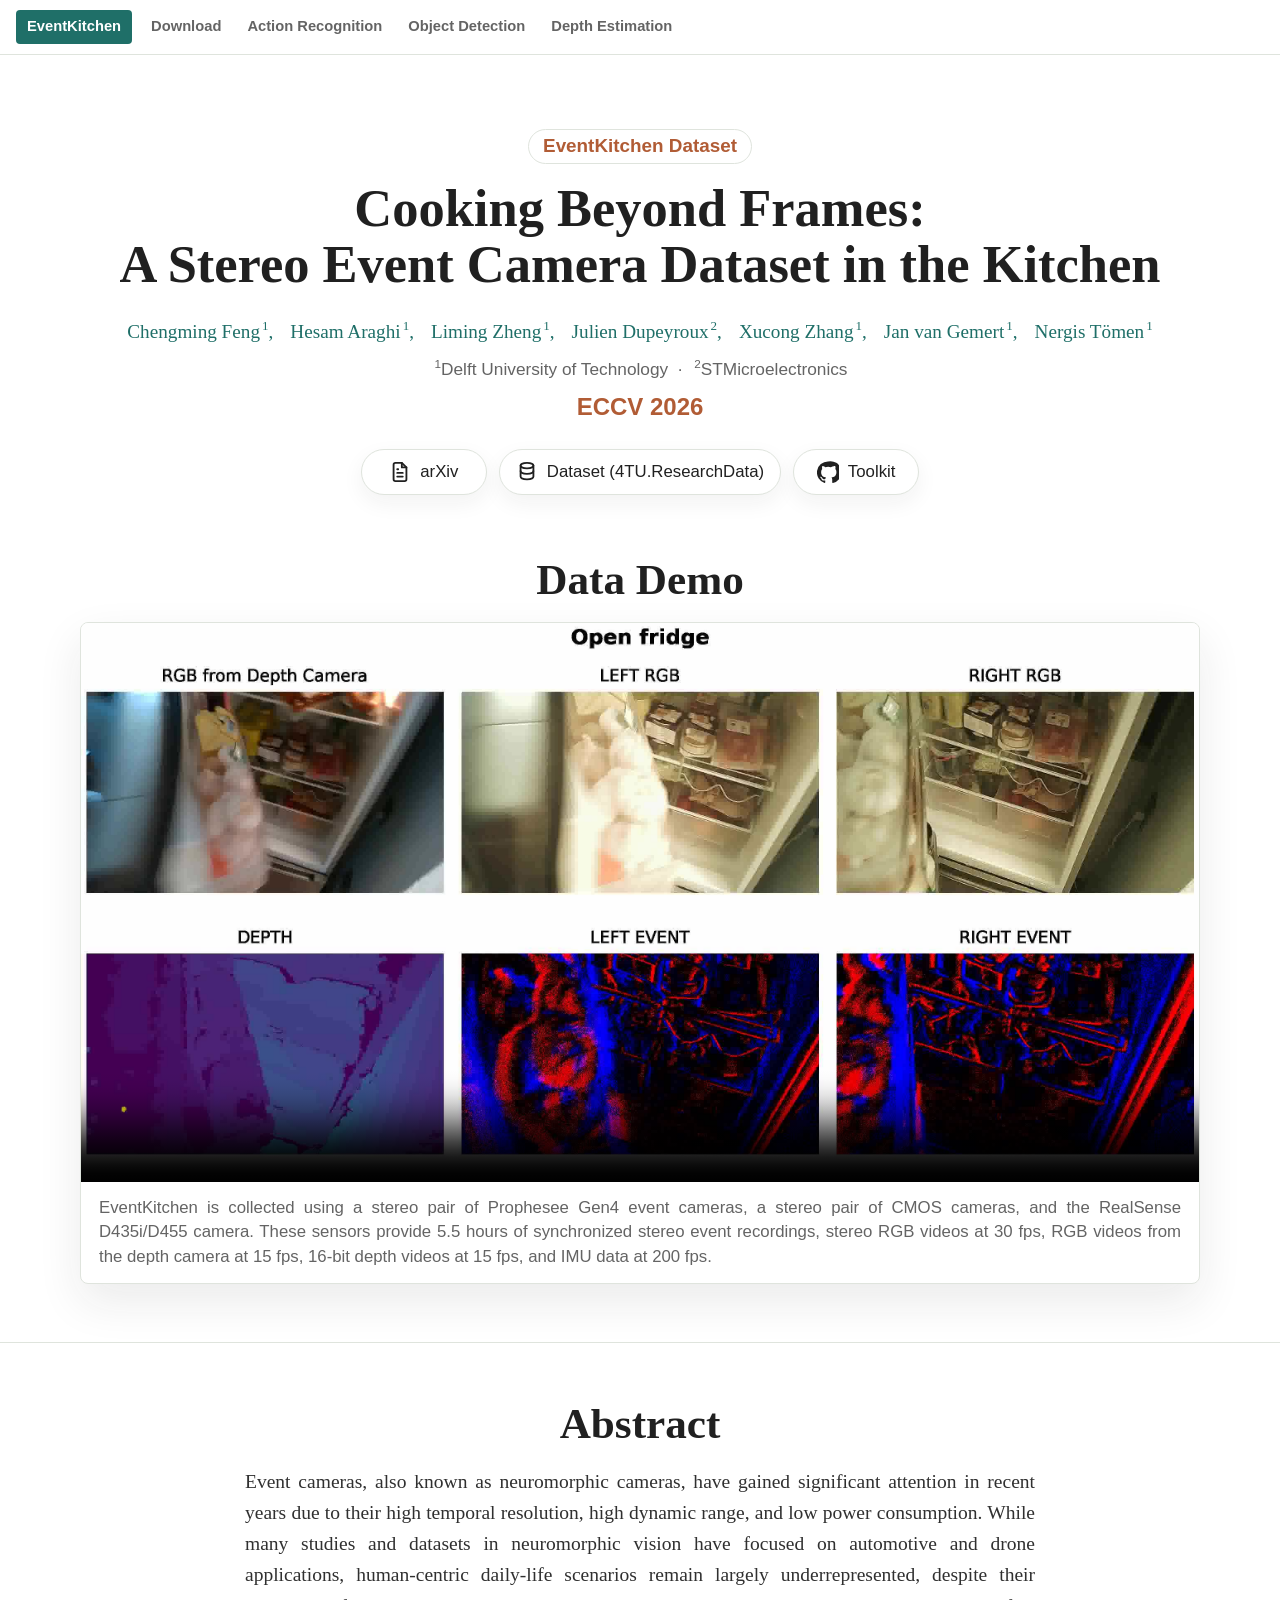
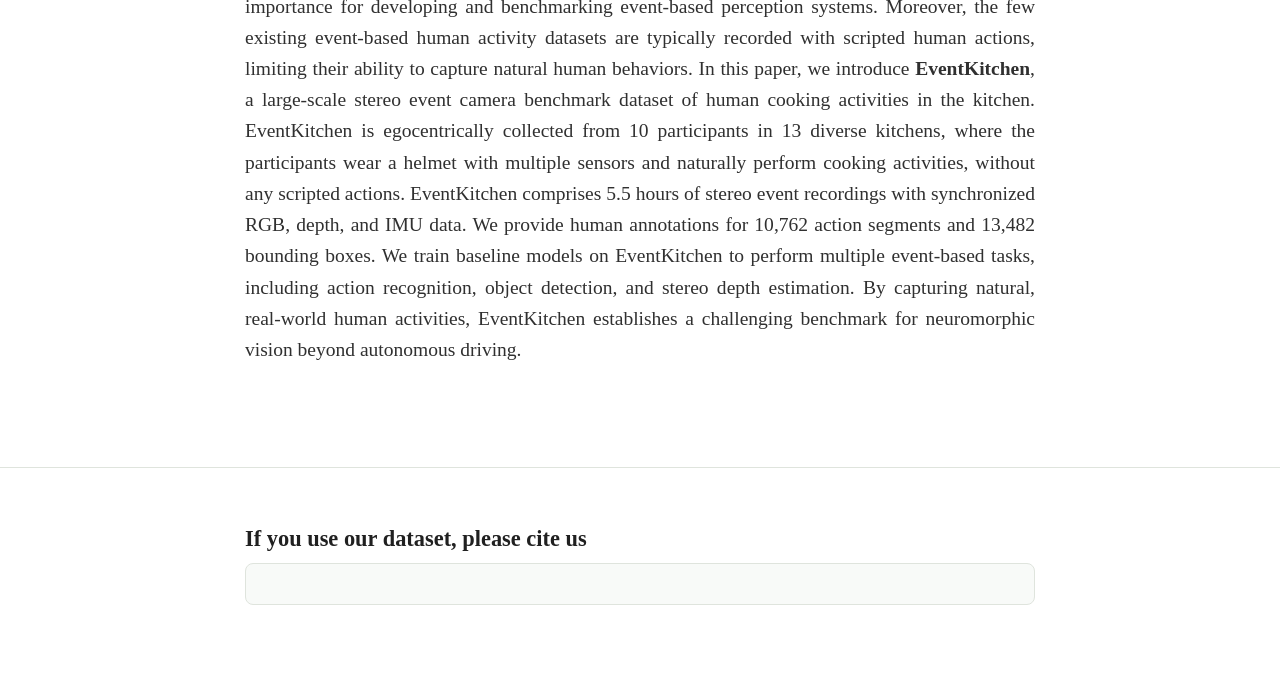
==== commit aecec99a: "update" ====
--- a/index.html
+++ b/index.html
@@ -12,7 +12,7 @@
     <meta property="og:image" content="assets/images/teaser.jpg">
     <meta property="og:type" content="website">
     <title>EventKitchen</title>
-    <link rel="stylesheet" href="assets/css/styles.css?v=20260727">
+    <link rel="stylesheet" href="assets/css/styles.css?v=20260728">
   </head>
   <body>
     <nav class="site-nav" aria-label="Site navigation">
@@ -120,6 +120,13 @@
         </div>
       </section>
 
+      <section class="citation-section" aria-labelledby="citation-title">
+        <div class="container narrow">
+          <h3 id="citation-title">If you use our dataset, please cite us</h3>
+          <pre class="citation-box"><code></code></pre>
+        </div>
+      </section>
+
     </main>
   </body>
 </html>
--- a/assets/css/styles.css
+++ b/assets/css/styles.css
@@ -307,6 +307,28 @@
   text-align: justify;
 }
 
+.citation-section {
+  padding: 58px 0 84px;
+  border-top: 1px solid var(--line);
+  background: #ffffff;
+}
+
+.citation-box {
+  overflow-x: auto;
+  margin: 0;
+  padding: 20px;
+  border: 1px solid var(--line);
+  border-radius: 8px;
+  background: #f8faf8;
+  color: var(--ink);
+  font-size: 0.95rem;
+  line-height: 1.55;
+}
+
+.citation-box code {
+  font-family: "SFMono-Regular", Consolas, "Liberation Mono", monospace;
+}
+
 .download-section {
   padding: 58px 0 90px;
   background: #ffffff;
@@ -403,6 +425,7 @@
 
   .demo-section,
   .abstract-section,
+  .citation-section,
   .download-section {
     padding-block: 44px;
   }
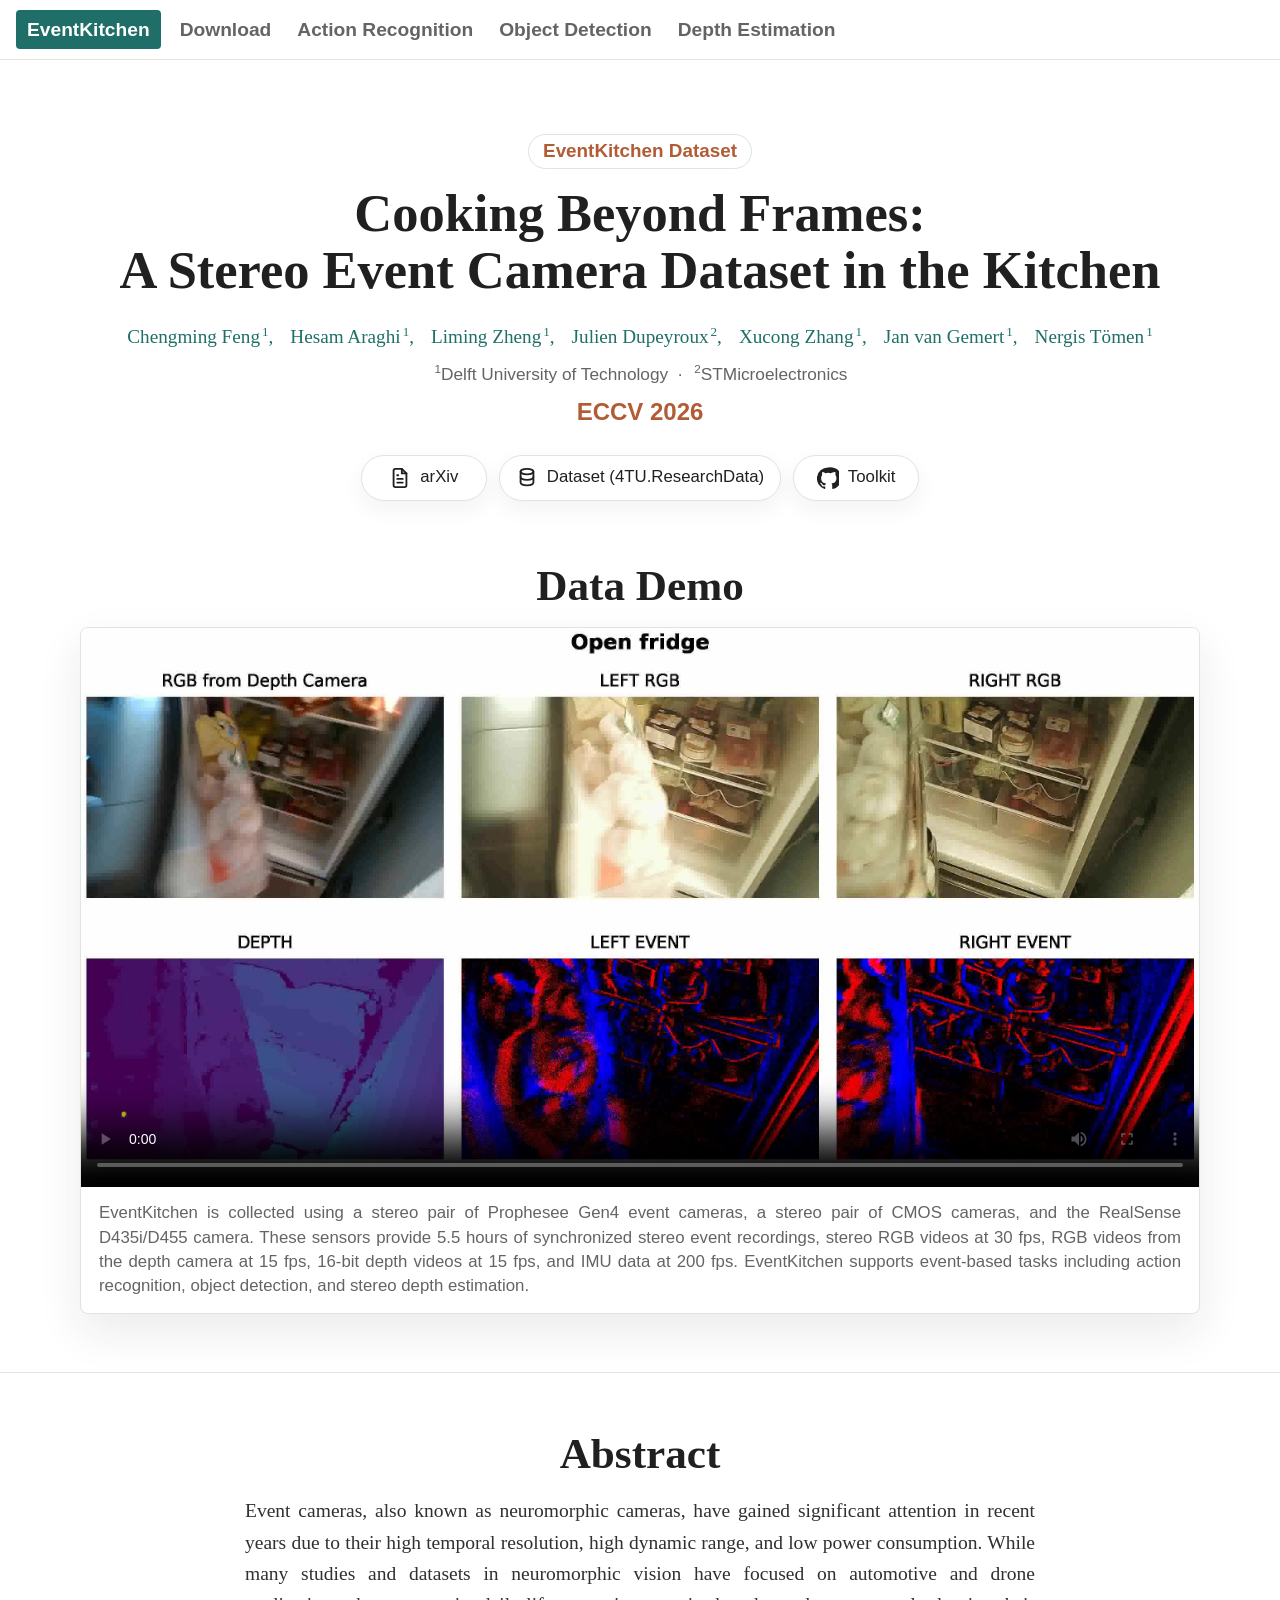
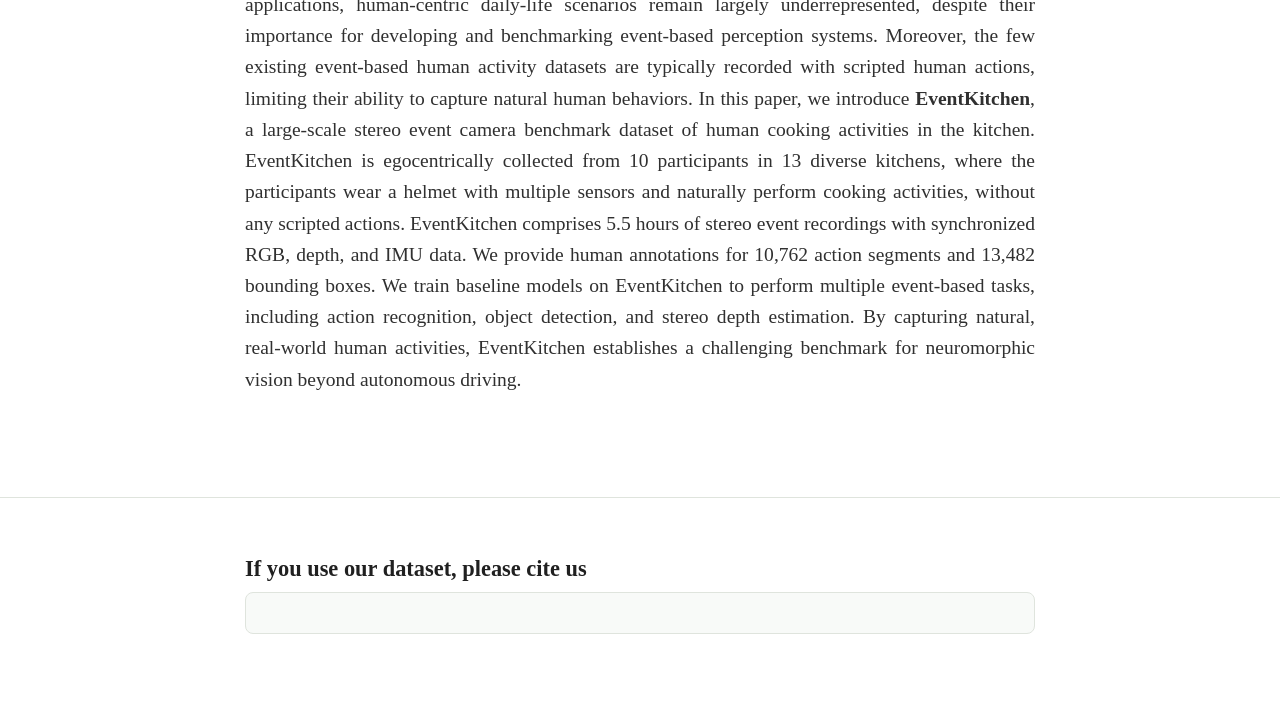
==== commit 77b9d5ac: "update" ====
--- a/index.html
+++ b/index.html
@@ -12,7 +12,7 @@
     <meta property="og:image" content="assets/images/teaser.jpg">
     <meta property="og:type" content="website">
     <title>EventKitchen</title>
-    <link rel="stylesheet" href="assets/css/styles.css?v=20260728">
+    <link rel="stylesheet" href="assets/css/styles.css?v=20260802-2">
   </head>
   <body>
     <nav class="site-nav" aria-label="Site navigation">
@@ -105,6 +105,7 @@
             ></video>
             <figcaption style="text-align: justify;">
               EventKitchen is collected using a stereo pair of Prophesee Gen4 event cameras, a stereo pair of CMOS cameras, and the RealSense D435i/D455 camera. These sensors provide 5.5 hours of synchronized stereo event recordings, stereo RGB videos at 30 fps, RGB videos from the depth camera at 15 fps, 16-bit depth videos at 15 fps, and IMU data at 200 fps.
+              EventKitchen supports event-based tasks including action recognition, object detection, and stereo depth estimation.
             </figcaption>
           </figure>
         </div>
--- a/assets/css/styles.css
+++ b/assets/css/styles.css
@@ -57,7 +57,7 @@
   border-radius: 4px;
   color: var(--muted);
   font-family: Avenir Next, Avenir, "Gill Sans", sans-serif;
-  font-size: 0.92rem;
+  font-size: 1.2rem;
   font-weight: 650;
   line-height: 1.2;
   text-decoration: none;
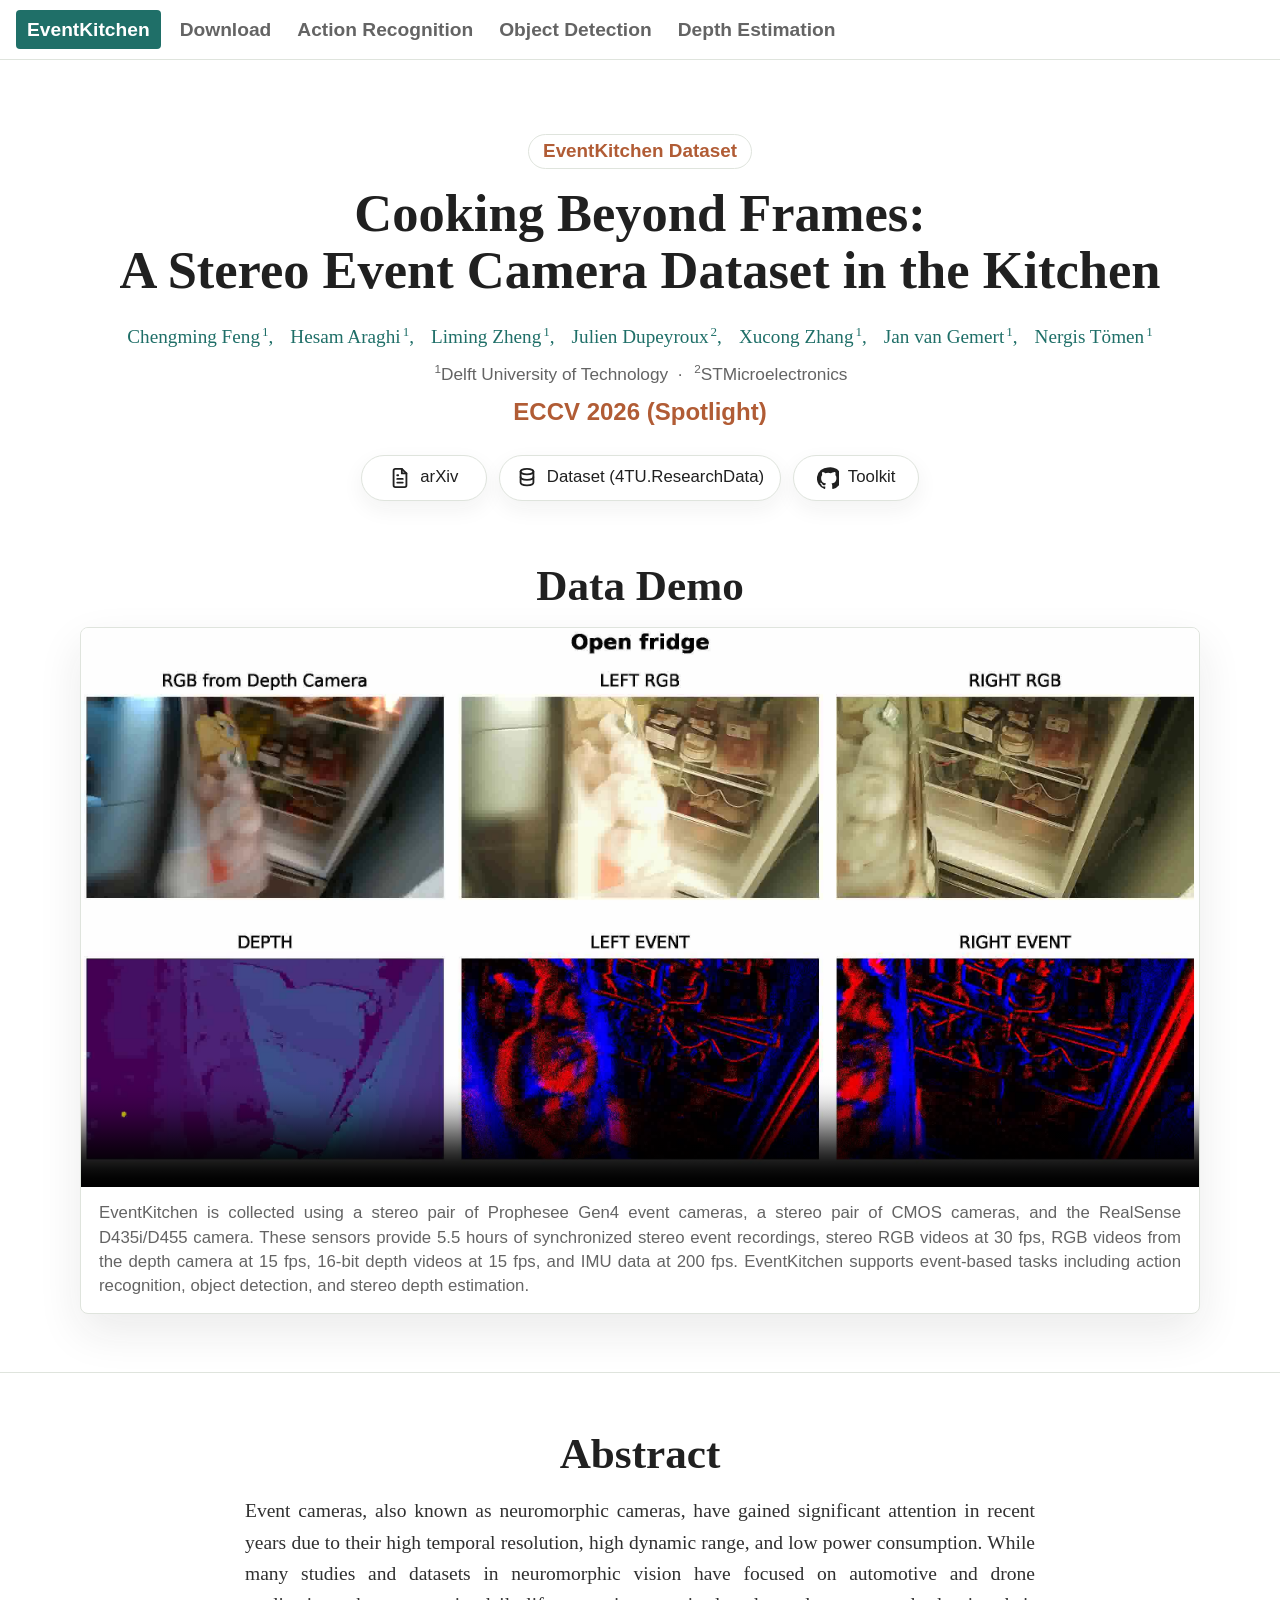
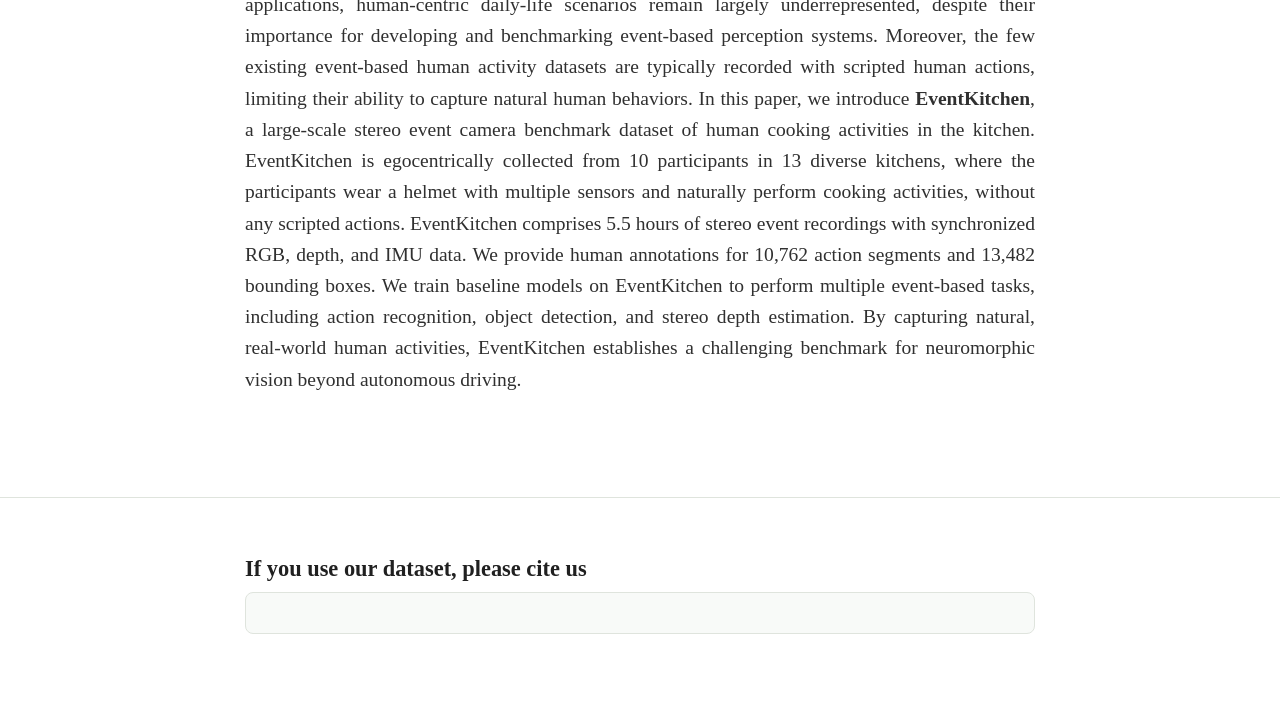
==== commit 37b8c754: "update" ====
--- a/index.html
+++ b/index.html
@@ -50,7 +50,7 @@
           <p class="affiliation">
             <sup>1</sup>Delft University of Technology &nbsp;&middot;&nbsp; <sup>2</sup>STMicroelectronics
           </p>
-          <p class="venue">ECCV 2026</p>
+          <p class="venue">ECCV 2026 (Spotlight)</p>
 
           <nav class="resource-links" aria-label="Project resources">
             <a class="resource-link" href="#" aria-label="Open arXiv paper">
